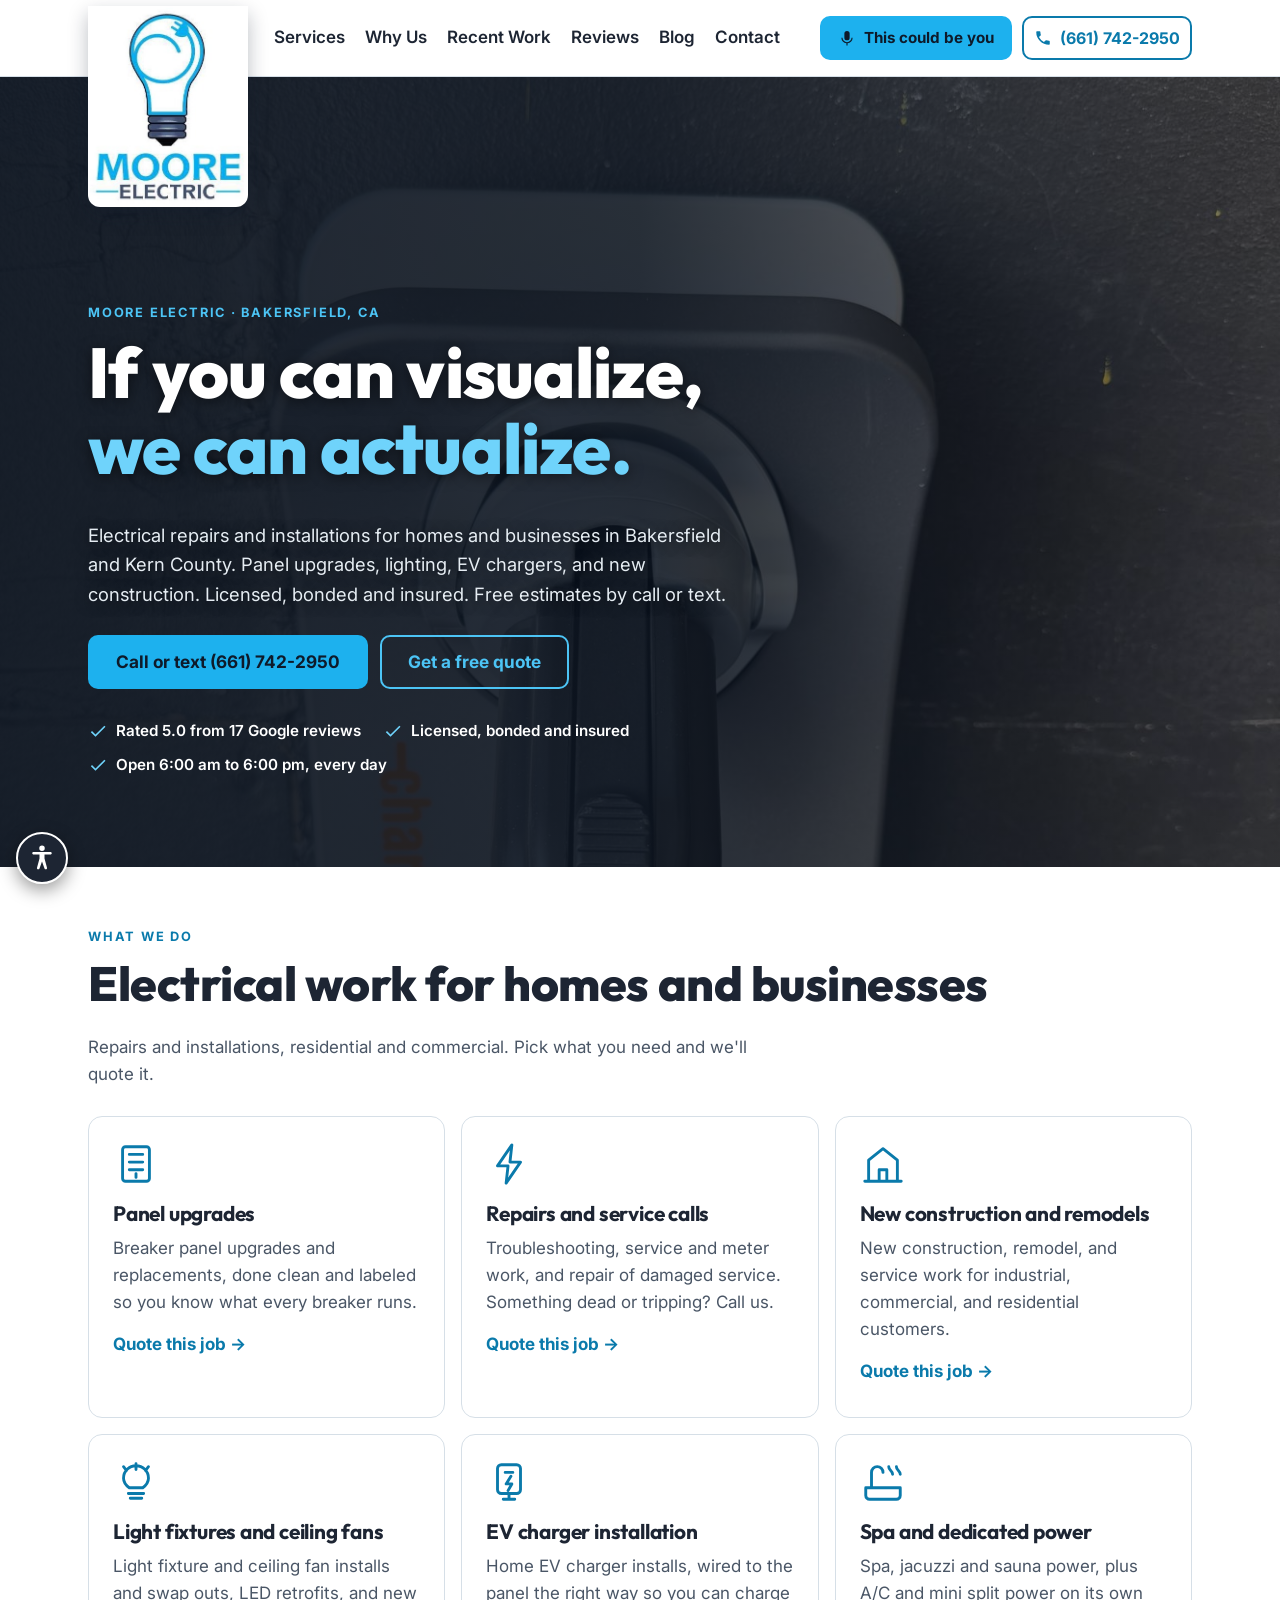
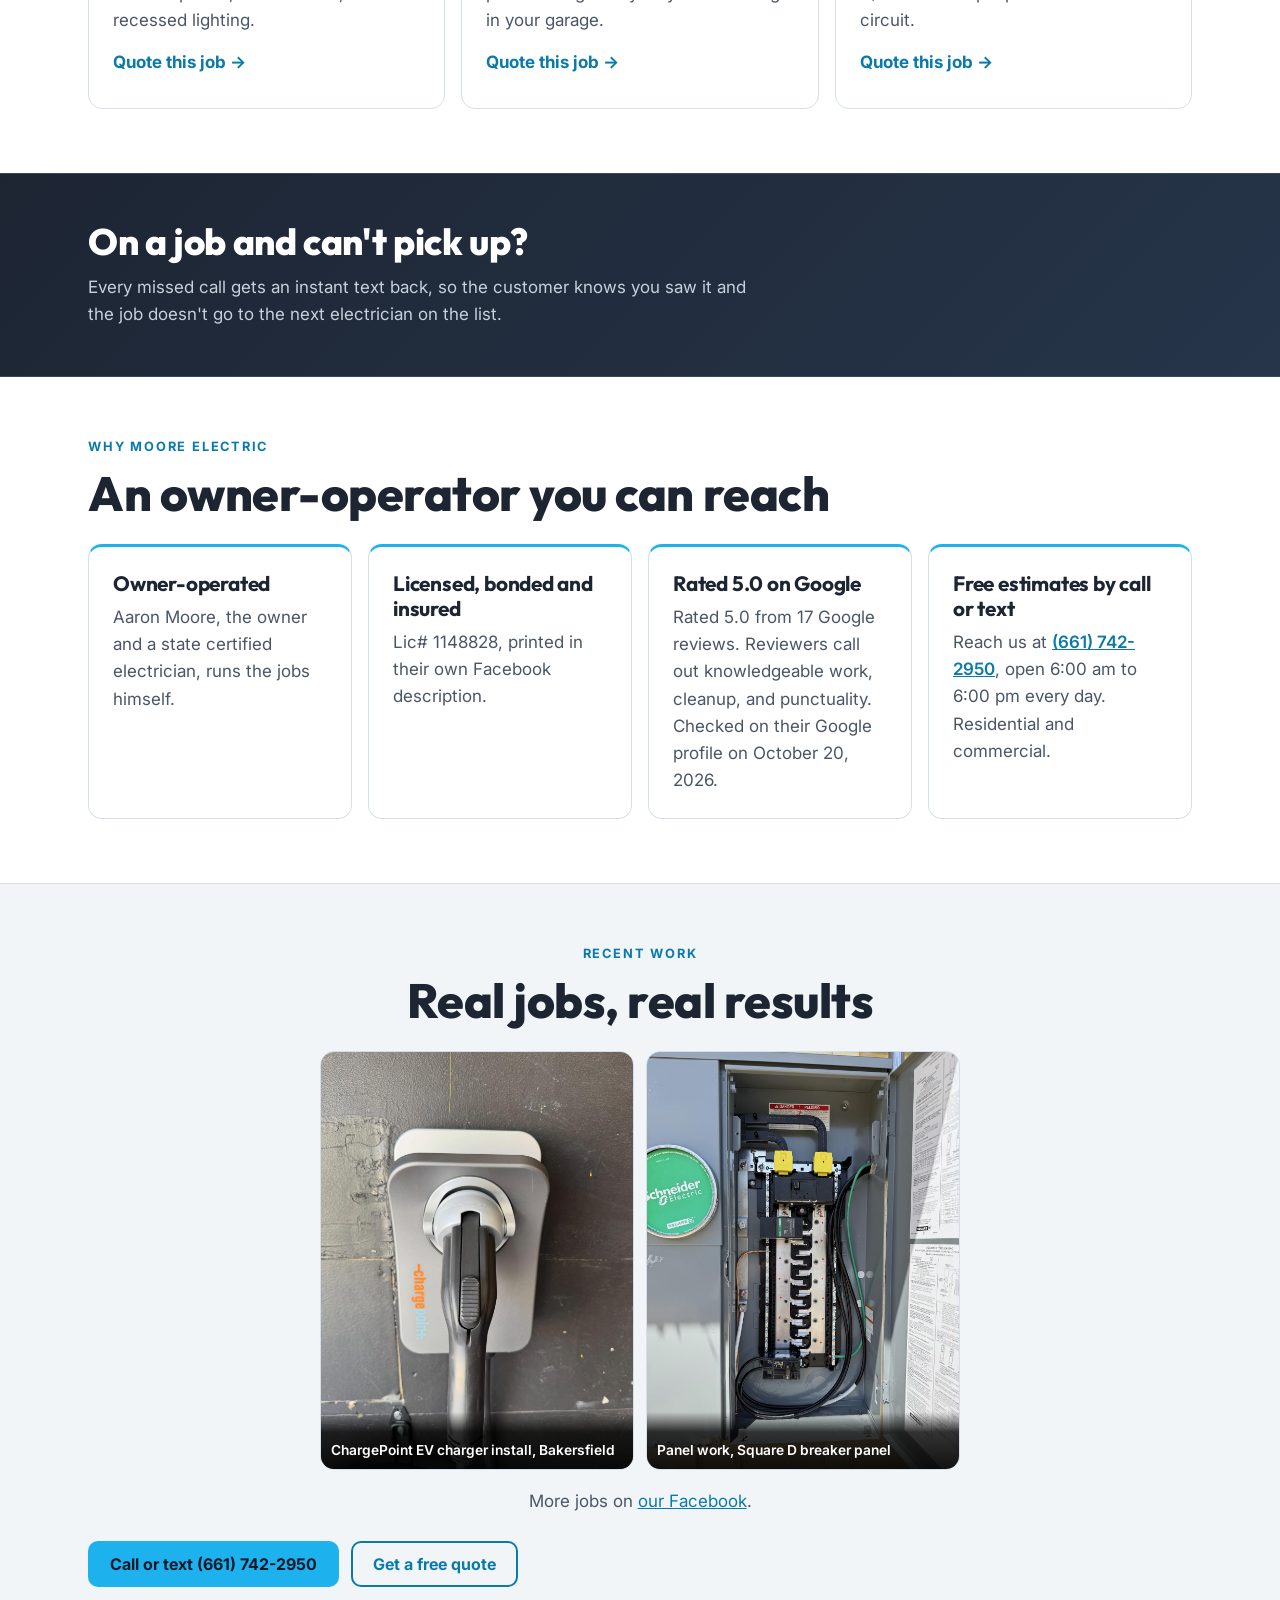
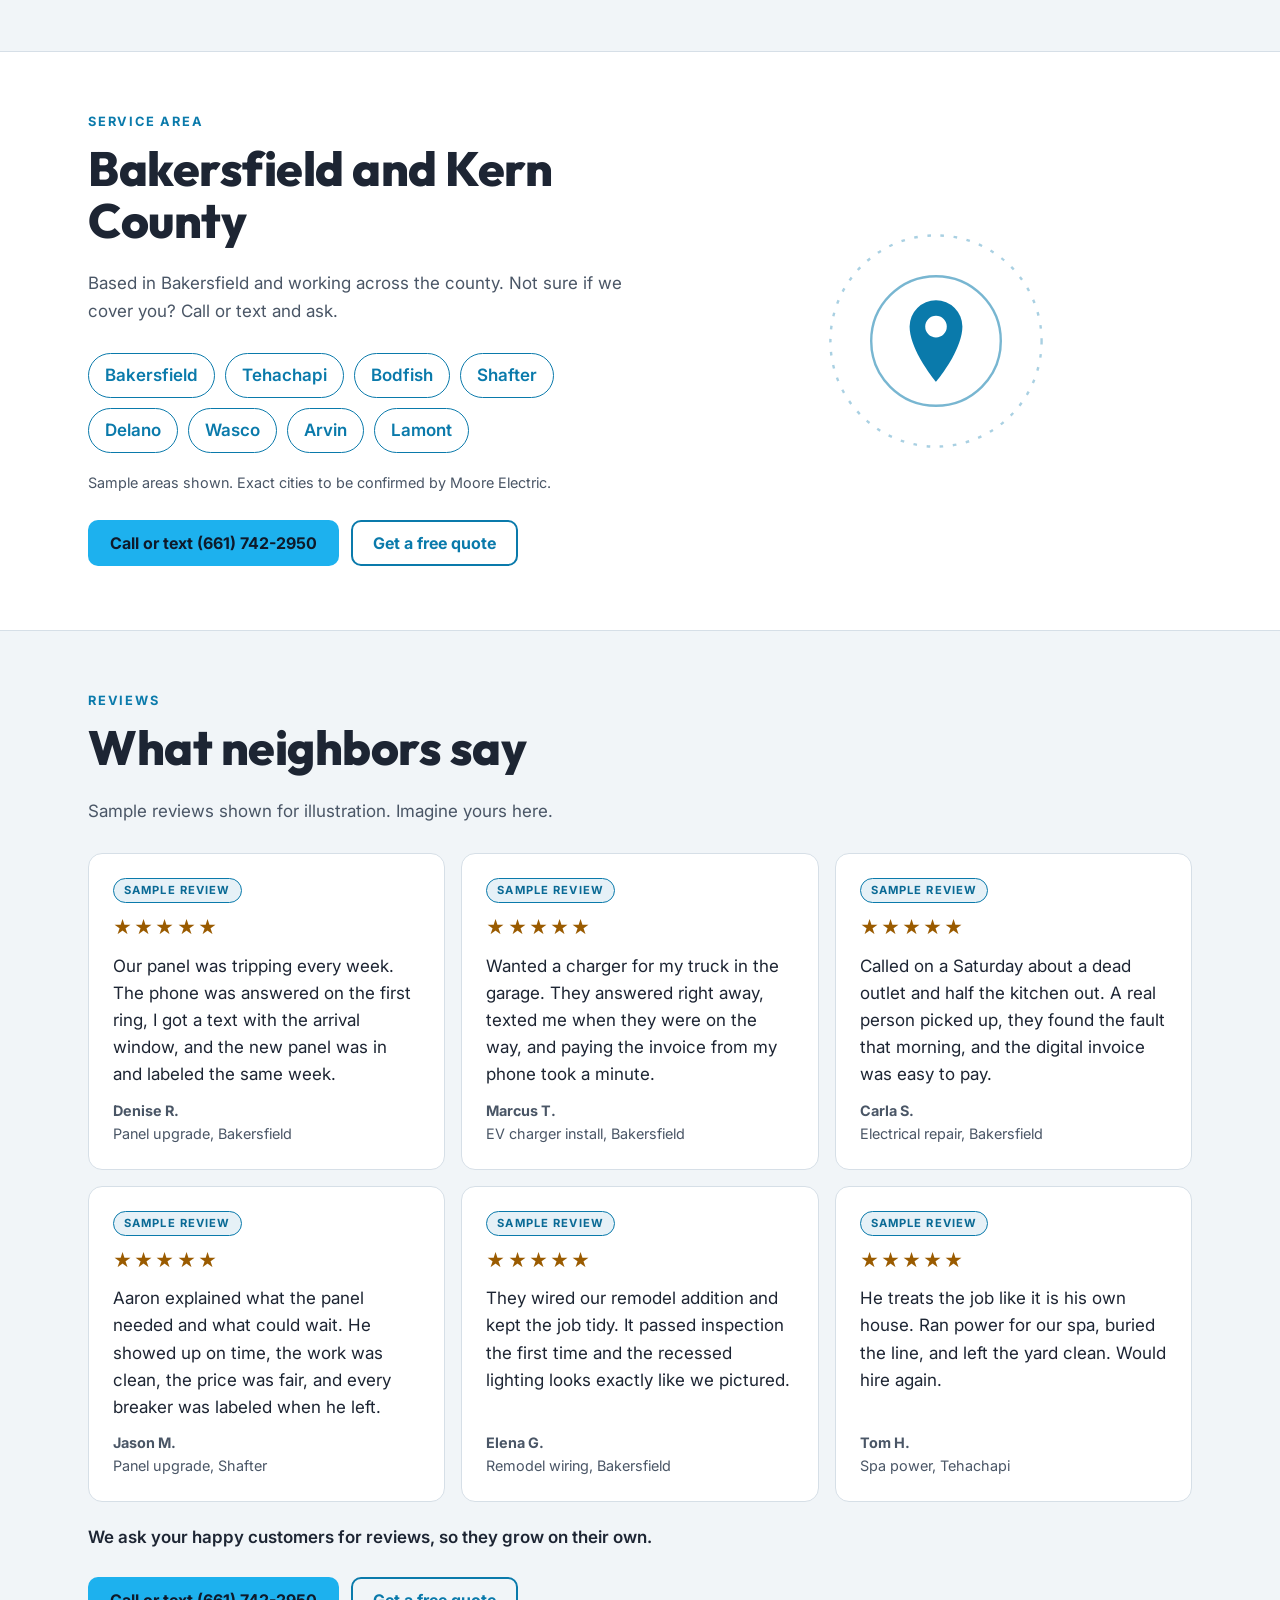
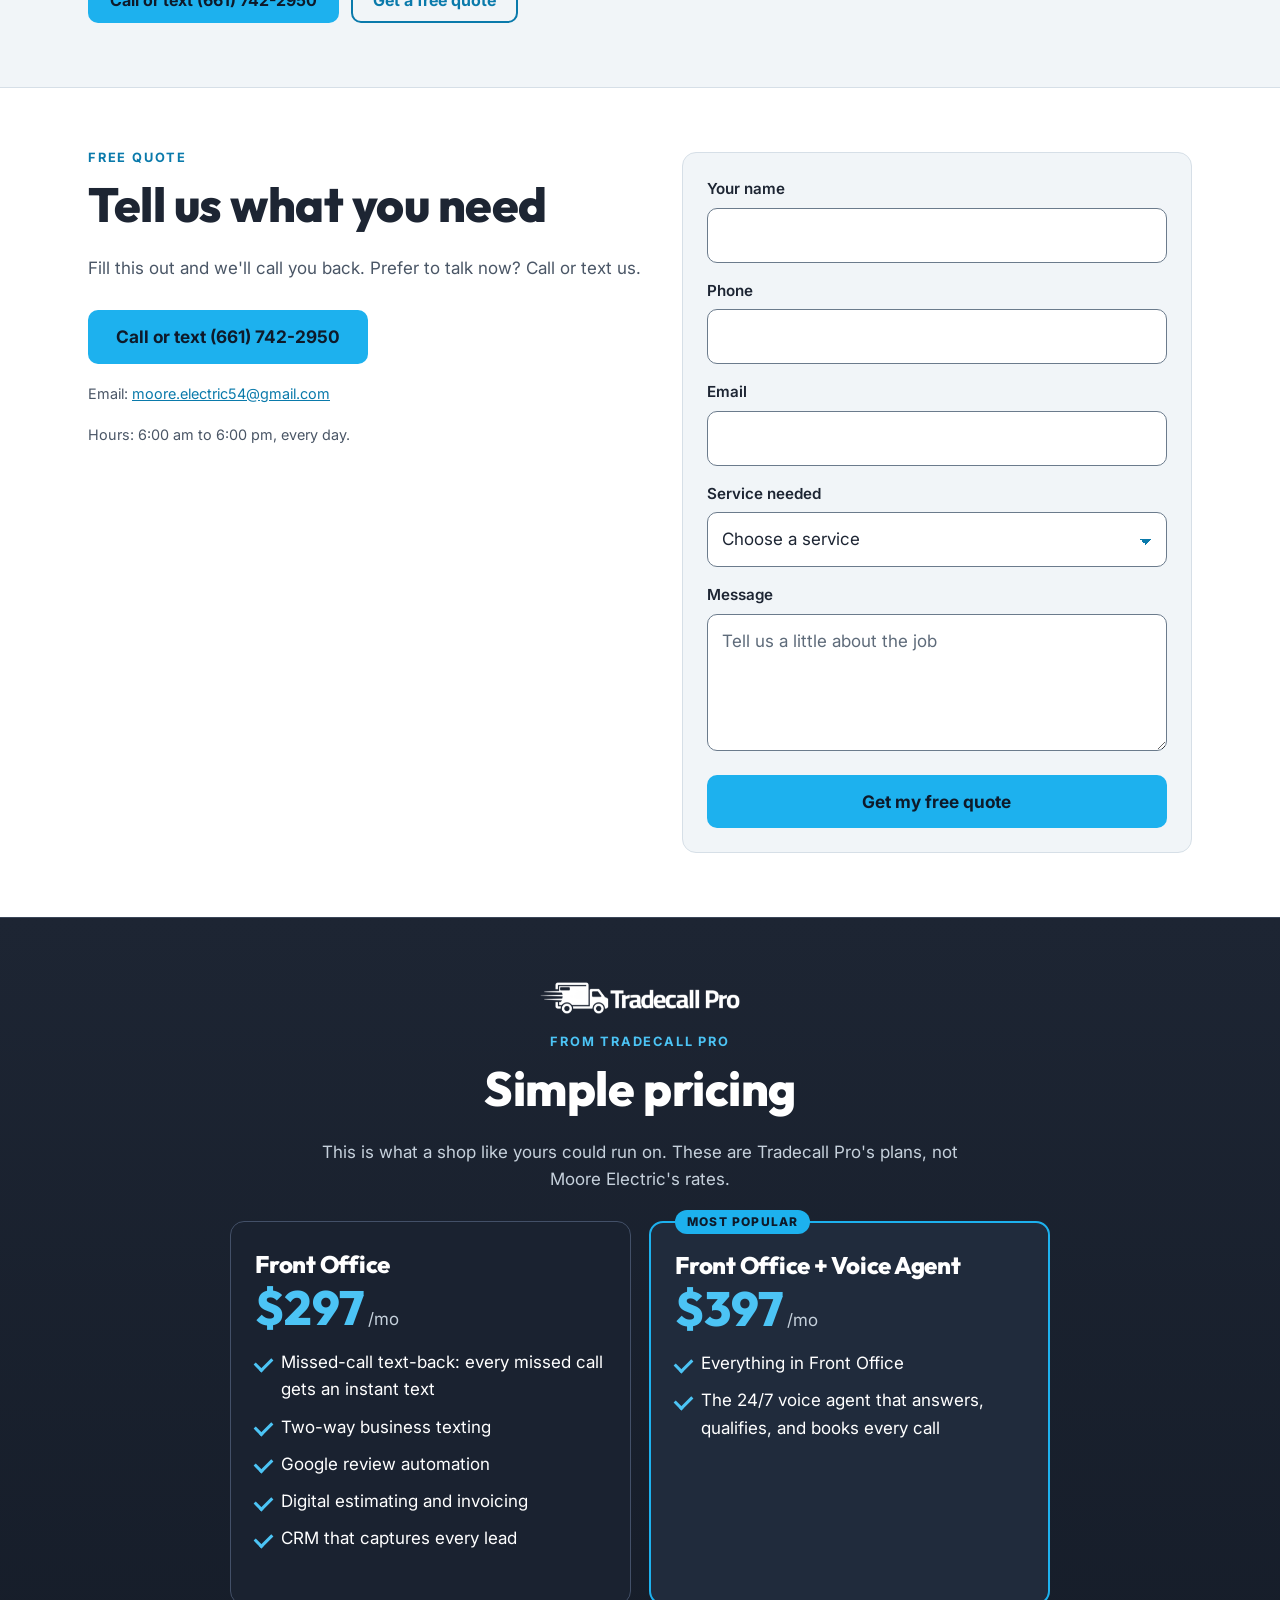
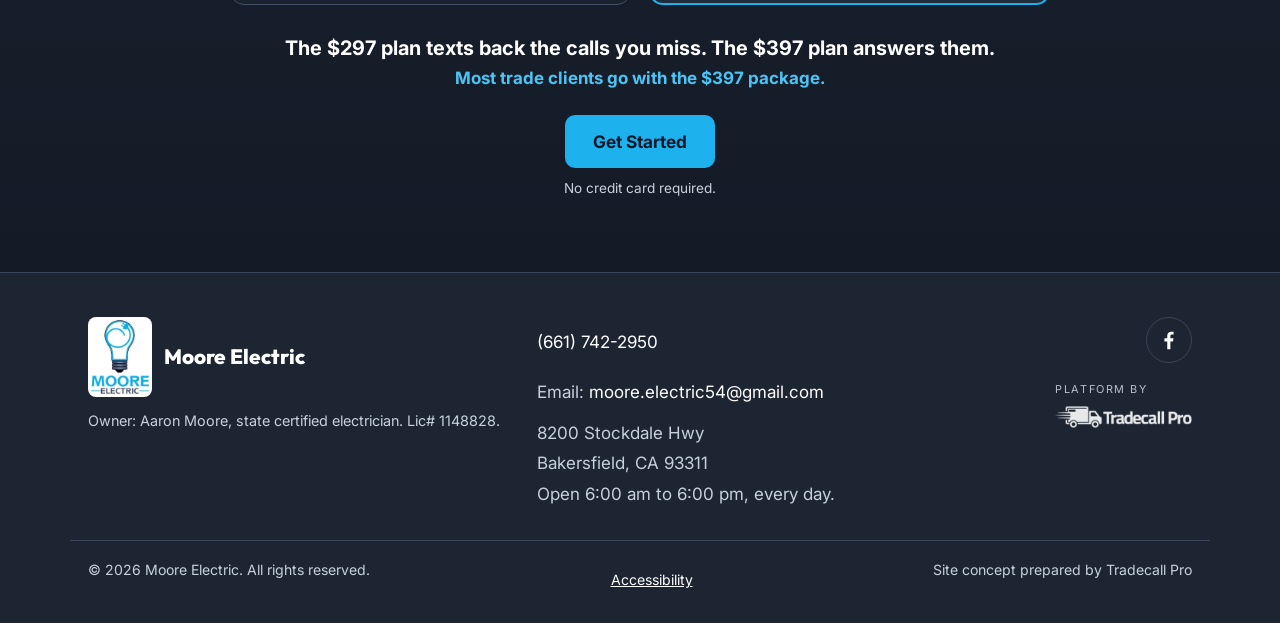
==== MooreElectric/index.html @ 02ed9f4b "Add Moore Electric mock-up (Bakersfield) Co-Authored-By: Claude Sonnet 5.5 <noreply@anthropic.com>" ====
<!doctype html>
<html lang="en">
<head>
<meta charset="utf-8">
<meta name="viewport" content="width=device-width, initial-scale=1">
<title>Moore Electric | Electrician in Bakersfield and Kern County</title>
<meta name="description" content="Electrical repairs and installations for homes and businesses in Bakersfield and Kern County. Panel upgrades, lighting, EV chargers, and new construction. Licensed, bonded and insured. Free estimates by call or text.">
<meta property="og:type" content="website">
<meta property="og:title" content="Moore Electric | Electrician in Bakersfield and Kern County">
<meta property="og:description" content="Electrical repairs and installations for homes and businesses in Bakersfield and Kern County. Panel upgrades, lighting, EV chargers, and new construction. Licensed, bonded and insured. Free estimates by call or text.">
<meta property="og:image" content="https://tradecallpro.github.io/mockup-electrician/MooreElectric/assets/gallery/photo-02-panel-square-d.jpg">
<meta name="theme-color" content="#ffffff">
<link rel="icon" type="image/png" href="assets/favicon.png">
<link rel="preconnect" href="https://fonts.googleapis.com">
<link rel="preconnect" href="https://fonts.gstatic.com" crossorigin>
<link rel="stylesheet" href="https://fonts.googleapis.com/css2?family=Outfit:wght@600;700;800&family=Inter:wght@400;500;600;700&display=swap">
<link rel="stylesheet" href="styles.css?v=3">
</head>
<body>
<a class="skip" href="#main">Skip to main content</a>

<header class="site-header" id="top">
  <div class="wrap header-row">
    <a class="brand" href="#top" aria-label="Moore Electric, back to top">
      <img src="assets/logo.jpg" width="331" height="416" alt="Moore Electric logo">
    </a>
    <nav class="nav" id="nav" aria-label="Main">
      <a href="#services">Services</a>
      <a href="#why">Why Us</a>
      <a href="#work">Recent Work</a>
      <a href="#reviews">Reviews</a>
      <a href="#blog" id="blogLink" aria-haspopup="dialog">Blog</a>
      <a href="#quote">Contact</a>
    </nav>
    <div class="header-ctas">
      <button class="btn btn-call btn-demo" id="demoOpen" type="button" aria-haspopup="dialog"><svg viewBox="0 0 24 24" width="18" height="18" aria-hidden="true"><path fill="currentColor" d="M12 15a3.5 3.5 0 0 0 3.5-3.5V6a3.5 3.5 0 0 0-7 0v5.5A3.5 3.5 0 0 0 12 15zm6-3.5a6 6 0 0 1-12 0H4.5a7.5 7.5 0 0 0 6.75 7.46V22h1.5v-3.04A7.5 7.5 0 0 0 19.5 11.5z"/></svg><span>This could be you</span></button>
      <a class="btn btn-ghost header-call" href="tel:+16617422950" aria-label="Call (661) 742-2950"><svg viewBox="0 0 24 24" width="18" height="18" aria-hidden="true"><path fill="currentColor" d="M6.6 10.8a15.1 15.1 0 0 0 6.6 6.6l2.2-2.2a1 1 0 0 1 1-.25 11.4 11.4 0 0 0 3.6.57 1 1 0 0 1 1 1V20a1 1 0 0 1-1 1A17 17 0 0 1 3 4a1 1 0 0 1 1-1h3.5a1 1 0 0 1 1 1c0 1.25.2 2.45.57 3.57a1 1 0 0 1-.25 1z"/></svg><span class="call-num">(661) 742-2950</span></a>
    </div>
    <button class="menu-btn" id="menuBtn" aria-expanded="false" aria-controls="nav" aria-label="Open menu"><span></span><span></span><span></span></button>
  </div>
</header>

<main id="main">

<section class="hero dark" aria-labelledby="hero-h">
  <div class="wrap">
    <div class="hero-copy">
      <p class="eyebrow">Moore Electric &middot; Bakersfield, CA</p>
      <h1 id="hero-h">If you can visualize, <span class="hl">we can actualize.</span></h1>
      <p class="lead">Electrical repairs and installations for homes and businesses in Bakersfield and Kern County. Panel upgrades, lighting, EV chargers, and new construction. Licensed, bonded and insured. Free estimates by call or text.</p>
      <div class="cta-row">
        <a class="btn btn-call btn-lg" href="tel:+16617422950">Call or text (661) 742-2950</a>
        <a class="btn btn-ghost btn-lg" href="#quote">Get a free quote</a>
      </div>
      <ul class="trust" aria-label="Why call us">
        <li><svg viewBox="0 0 24 24" width="20" height="20" aria-hidden="true"><path fill="currentColor" d="M9 16.2 4.8 12l-1.4 1.4L9 19 21 7l-1.4-1.4z"/></svg>Rated 5.0 from 17 Google reviews</li>
        <li><svg viewBox="0 0 24 24" width="20" height="20" aria-hidden="true"><path fill="currentColor" d="M9 16.2 4.8 12l-1.4 1.4L9 19 21 7l-1.4-1.4z"/></svg>Licensed, bonded and insured</li>
        <li><svg viewBox="0 0 24 24" width="20" height="20" aria-hidden="true"><path fill="currentColor" d="M9 16.2 4.8 12l-1.4 1.4L9 19 21 7l-1.4-1.4z"/></svg>Open 6:00 am to 6:00 pm, every day</li>
      </ul>
    </div>
  </div>
</section>

<section class="section" id="services" aria-labelledby="services-h">
  <div class="wrap">
    <p class="eyebrow">What we do</p>
    <h2 id="services-h">Electrical work for homes and businesses</h2>
    <p class="section-lead">Repairs and installations, residential and commercial. Pick what you need and we'll quote it.</p>
    <ul class="grid services">
      <li class="card">
        <svg class="ico" viewBox="0 0 48 48" aria-hidden="true"><rect x="10" y="6" width="28" height="36" rx="3" fill="none" stroke="currentColor" stroke-width="3" stroke-linejoin="round" stroke-linecap="round"/><path d="M17 14h14M17 22h14M17 30h14M24 34v4" fill="none" stroke="currentColor" stroke-width="3" stroke-linejoin="round" stroke-linecap="round"/></svg>
        <h3>Panel upgrades</h3>
        <p>Breaker panel upgrades and replacements, done clean and labeled so you know what every breaker runs.</p>
        <a class="card-link" href="#quote" data-service="Panel upgrades">Quote this job</a>
      </li>
      <li class="card">
        <svg class="ico" viewBox="0 0 48 48" aria-hidden="true"><path d="M27 4 12 26h11l-2 18 15-22H25z" fill="none" stroke="currentColor" stroke-width="3" stroke-linejoin="round" stroke-linecap="round"/></svg>
        <h3>Repairs and service calls</h3>
        <p>Troubleshooting, service and meter work, and repair of damaged service. Something dead or tripping? Call us.</p>
        <a class="card-link" href="#quote" data-service="Repairs and service calls">Quote this job</a>
      </li>
      <li class="card">
        <svg class="ico" viewBox="0 0 48 48" aria-hidden="true"><path d="M5 42h38M9 42V20l15-12 15 12v22M20 42V30h8v12" fill="none" stroke="currentColor" stroke-width="3" stroke-linejoin="round" stroke-linecap="round"/></svg>
        <h3>New construction and remodels</h3>
        <p>New construction, remodel, and service work for industrial, commercial, and residential customers.</p>
        <a class="card-link" href="#quote" data-service="New construction and remodels">Quote this job</a>
      </li>
      <li class="card">
        <svg class="ico" viewBox="0 0 48 48" aria-hidden="true"><path d="M24 5v6M14 12l-3-4M34 12l3-4M16 36h16M18 41h12M17 30c-4-3-6-6-6-10a13 13 0 0 1 26 0c0 4-2 7-6 10z" fill="none" stroke="currentColor" stroke-width="3" stroke-linejoin="round" stroke-linecap="round"/></svg>
        <h3>Light fixtures and ceiling fans</h3>
        <p>Light fixture and ceiling fan installs and swap outs, LED retrofits, and new recessed lighting.</p>
        <a class="card-link" href="#quote" data-service="Light fixtures and ceiling fans">Quote this job</a>
      </li>
      <li class="card">
        <svg class="ico" viewBox="0 0 48 48" aria-hidden="true"><rect x="12" y="6" width="24" height="30" rx="4" fill="none" stroke="currentColor" stroke-width="3" stroke-linejoin="round" stroke-linecap="round"/><path d="M20 14h8M24 36v6M18 42h12M26 18l-5 8h6l-4 7" fill="none" stroke="currentColor" stroke-width="3" stroke-linejoin="round" stroke-linecap="round"/></svg>
        <h3>EV charger installation</h3>
        <p>Home EV charger installs, wired to the panel the right way so you can charge in your garage.</p>
        <a class="card-link" href="#quote" data-service="EV charger installation">Quote this job</a>
      </li>
      <li class="card">
        <svg class="ico" viewBox="0 0 48 48" aria-hidden="true"><path d="M6 30h36v8a4 4 0 0 1-4 4H10a4 4 0 0 1-4-4zM12 30V14a6 6 0 0 1 12 0M30 8c0 4 4 4 4 8M38 8c0 4 4 4 4 8" fill="none" stroke="currentColor" stroke-width="3" stroke-linejoin="round" stroke-linecap="round"/></svg>
        <h3>Spa and dedicated power</h3>
        <p>Spa, jacuzzi and sauna power, plus A/C and mini split power on its own circuit.</p>
        <a class="card-link" href="#quote" data-service="Spa and dedicated power">Quote this job</a>
      </li>
    </ul>
  </div>
</section>

<section class="band dark" aria-labelledby="mc-h">
  <div class="wrap band-grid">
    <h2 id="mc-h">On a job and can't pick up?</h2>
    <p>Every missed call gets an instant text back, so the customer knows you saw it and the job doesn't go to the next electrician on the list.</p>
  </div>
</section>

<section class="section" id="why" aria-labelledby="why-h">
  <div class="wrap">
    <p class="eyebrow">Why Moore Electric</p>
    <h2 id="why-h">An owner-operator you can reach</h2>
    <ul class="grid why">
      <li class="card"><h3>Owner-operated</h3><p>Aaron Moore, the owner and a state certified electrician, runs the jobs himself.</p></li>
      <li class="card"><h3>Licensed, bonded and insured</h3><p>Lic# 1148828, printed in their own Facebook description.</p></li>
      <li class="card"><h3>Rated 5.0 on Google</h3><p>Rated 5.0 from 17 Google reviews. Reviewers call out knowledgeable work, cleanup, and punctuality. Checked on their Google profile on October 20, 2026.</p></li>
      <li class="card"><h3>Free estimates by call or text</h3><p>Reach us at <a href="tel:+16617422950">(661) 742-2950</a>, open 6:00 am to 6:00 pm every day. Residential and commercial.</p></li>
    </ul>
  </div>
</section>

<section class="section alt" id="work" aria-labelledby="work-h">
  <div class="wrap">
    <p class="eyebrow" style="text-align:center">Recent work</p>
    <h2 id="work-h" style="text-align:center">Real jobs, real results</h2>
    <ul class="gallery">
      <li><a class="shot" href="https://www.facebook.com/Moore-Electric-1885187098373442/" target="_blank" rel="noopener">
        <img src="assets/gallery/photo-01-ev-charger.jpg" alt="ChargePoint wall-mounted EV charger with the plug in, installed in a Bakersfield garage" loading="lazy" decoding="async">
        <span class="cap">ChargePoint EV charger install, Bakersfield</span><span class="sr-only"> (opens Facebook in a new tab)</span>
      </a></li>
      <li><a class="shot" href="https://www.facebook.com/Moore-Electric-1885187098373442/" target="_blank" rel="noopener">
        <img src="assets/gallery/photo-02-panel-square-d.jpg" alt="Open Schneider Electric Square D breaker panel with the wiring neatly run" loading="lazy" decoding="async">
        <span class="cap">Panel work, Square D breaker panel</span><span class="sr-only"> (opens Facebook in a new tab)</span>
      </a></li>
    </ul>
    <p class="gallery-foot">More jobs on <a href="https://www.facebook.com/Moore-Electric-1885187098373442/" target="_blank" rel="noopener">our Facebook<span class="sr-only"> (opens in a new tab)</span></a>.</p>
    <div class="cta-row">
      <a class="btn btn-call" href="tel:+16617422950">Call or text (661) 742-2950</a>
      <a class="btn btn-ghost" href="#quote">Get a free quote</a>
    </div>
  </div>
</section>

<section class="section" id="area" aria-labelledby="area-h">
  <div class="wrap area-grid">
    <div>
      <p class="eyebrow">Service area</p>
      <h2 id="area-h">Bakersfield and Kern County</h2>
      <p class="section-lead">Based in Bakersfield and working across the county. Not sure if we cover you? Call or text and ask.</p>
      <ul class="chips" aria-label="Sample service areas"><li>Bakersfield</li><li>Tehachapi</li><li>Bodfish</li><li>Shafter</li><li>Delano</li><li>Wasco</li><li>Arvin</li><li>Lamont</li></ul>
      <p class="note">Sample areas shown. Exact cities to be confirmed by Moore Electric.</p>
      <div class="cta-row">
      <a class="btn btn-call" href="tel:+16617422950">Call or text (661) 742-2950</a>
      <a class="btn btn-ghost" href="#quote">Get a free quote</a>
    </div>
    </div>
    <svg class="area-art" viewBox="0 0 200 200" aria-hidden="true"><circle cx="100" cy="100" r="88" fill="none" stroke="currentColor" stroke-opacity=".35" stroke-width="2" stroke-dasharray="3 8"/><circle cx="100" cy="100" r="54" fill="none" stroke="currentColor" stroke-opacity=".55" stroke-width="2"/><path d="M100 66a22 22 0 0 0-22 22c0 20 22 46 22 46s22-26 22-46a22 22 0 0 0-22-22zm0 31a9 9 0 1 1 0-18 9 9 0 0 1 0 18z" fill="currentColor"/></svg>
  </div>
</section>

<section class="section alt" id="reviews" aria-labelledby="rev-h">
  <div class="wrap">
    <p class="eyebrow">Reviews</p>
    <h2 id="rev-h">What neighbors say</h2>
    <p class="section-lead">Sample reviews shown for illustration. Imagine yours here.</p>
    <ul class="grid reviews">
      <li class="card review">
        <span class="badge">Sample review</span>
        <p class="stars" role="img" aria-label="5 out of 5 stars">&#9733;&#9733;&#9733;&#9733;&#9733;</p>
        <p class="rev-text">Our panel was tripping every week. The phone was answered on the first ring, I got a text with the arrival window, and the new panel was in and labeled the same week.</p>
        <p class="rev-by"><strong>Denise R.</strong><span>Panel upgrade, Bakersfield</span></p>
      </li>
      <li class="card review">
        <span class="badge">Sample review</span>
        <p class="stars" role="img" aria-label="5 out of 5 stars">&#9733;&#9733;&#9733;&#9733;&#9733;</p>
        <p class="rev-text">Wanted a charger for my truck in the garage. They answered right away, texted me when they were on the way, and paying the invoice from my phone took a minute.</p>
        <p class="rev-by"><strong>Marcus T.</strong><span>EV charger install, Bakersfield</span></p>
      </li>
      <li class="card review">
        <span class="badge">Sample review</span>
        <p class="stars" role="img" aria-label="5 out of 5 stars">&#9733;&#9733;&#9733;&#9733;&#9733;</p>
        <p class="rev-text">Called on a Saturday about a dead outlet and half the kitchen out. A real person picked up, they found the fault that morning, and the digital invoice was easy to pay.</p>
        <p class="rev-by"><strong>Carla S.</strong><span>Electrical repair, Bakersfield</span></p>
      </li>
      <li class="card review">
        <span class="badge">Sample review</span>
        <p class="stars" role="img" aria-label="5 out of 5 stars">&#9733;&#9733;&#9733;&#9733;&#9733;</p>
        <p class="rev-text">Aaron explained what the panel needed and what could wait. He showed up on time, the work was clean, the price was fair, and every breaker was labeled when he left.</p>
        <p class="rev-by"><strong>Jason M.</strong><span>Panel upgrade, Shafter</span></p>
      </li>
      <li class="card review">
        <span class="badge">Sample review</span>
        <p class="stars" role="img" aria-label="5 out of 5 stars">&#9733;&#9733;&#9733;&#9733;&#9733;</p>
        <p class="rev-text">They wired our remodel addition and kept the job tidy. It passed inspection the first time and the recessed lighting looks exactly like we pictured.</p>
        <p class="rev-by"><strong>Elena G.</strong><span>Remodel wiring, Bakersfield</span></p>
      </li>
      <li class="card review">
        <span class="badge">Sample review</span>
        <p class="stars" role="img" aria-label="5 out of 5 stars">&#9733;&#9733;&#9733;&#9733;&#9733;</p>
        <p class="rev-text">He treats the job like it is his own house. Ran power for our spa, buried the line, and left the yard clean. Would hire again.</p>
        <p class="rev-by"><strong>Tom H.</strong><span>Spa power, Tehachapi</span></p>
      </li>
    </ul>
    <p class="engine">We ask your happy customers for reviews, so they grow on their own.</p>
    <div class="cta-row">
      <a class="btn btn-call" href="tel:+16617422950">Call or text (661) 742-2950</a>
      <a class="btn btn-ghost" href="#quote">Get a free quote</a>
    </div>
  </div>
</section>

<section class="section quote" id="quote" aria-labelledby="quote-h">
  <div class="wrap quote-grid">
    <div>
      <p class="eyebrow">Free quote</p>
      <h2 id="quote-h">Tell us what you need</h2>
      <p class="section-lead">Fill this out and we'll call you back. Prefer to talk now? Call or text us.</p>
      <a class="btn btn-call btn-lg" href="tel:+16617422950">Call or text (661) 742-2950</a>
      <p class="note">Email: <a href="mailto:moore.electric54@gmail.com">moore.electric54@gmail.com</a></p>
      <p class="note">Hours: 6:00 am to 6:00 pm, every day.</p>
    </div>
    <div class="form-wrap">
      <!-- LEAD-CAPTURE HOOKUP (Tradecall Pro): data-endpoint is a placeholder in this mock-up, so nothing is sent. -->
      <form id="quoteForm" data-endpoint="https://example.invalid/TRADECALL-PRO-LEAD-CAPTURE-ENDPOINT" novalidate>
        <div class="field"><label for="name">Your name</label><input id="name" name="name" type="text" autocomplete="name" required></div>
        <div class="field"><label for="phone">Phone</label><input id="phone" name="phone" type="tel" autocomplete="tel" inputmode="tel" required></div>
        <div class="field"><label for="email">Email</label><input id="email" name="email" type="email" autocomplete="email" required></div>
        <div class="field"><label for="service">Service needed</label>
          <select id="service" name="service" required>
            <option value="" selected disabled>Choose a service</option>
            <option>Panel upgrades</option>
            <option>Repairs and service calls</option>
            <option>New construction and remodels</option>
            <option>Light fixtures and ceiling fans</option>
            <option>EV charger installation</option>
            <option>Spa and dedicated power</option>
          </select>
        </div>
        <div class="field"><label for="message">Message</label><textarea id="message" name="message" rows="4" placeholder="Tell us a little about the job"></textarea></div>
        <p class="form-error" id="formError" role="alert" hidden></p>
        <button class="btn btn-call btn-lg btn-block" type="submit">Get my free quote</button>
      </form>
      <div class="success" id="success" role="status" tabindex="-1" hidden>
        <svg viewBox="0 0 48 48" width="56" height="56" aria-hidden="true"><circle cx="24" cy="24" r="22" fill="none" stroke="currentColor" stroke-width="3"/><path d="M14 25l7 7 13-15" fill="none" stroke="currentColor" stroke-width="4" stroke-linecap="round" stroke-linejoin="round"/></svg>
        <h3>Thanks, we'll call you back shortly.</h3>
        <p>Need it sooner? Call or text <a href="tel:+16617422950">(661) 742-2950</a>.</p>
      </div>
    </div>
  </div>
</section>

<section class="pricing dark" id="pricing" aria-labelledby="price-h">
  <div class="wrap">
    <img class="price-logo" src="assets/tradecallpro-logo-reversed.png" alt="Tradecall Pro logo" width="360" height="58" loading="lazy">
    <p class="eyebrow">From Tradecall Pro</p>
    <h2 id="price-h">Simple pricing</h2>
    <p class="section-lead">This is what a shop like yours could run on. These are Tradecall Pro's plans, not Moore Electric's rates.</p>
    <div class="plans">
      <article class="plan">
        <h3>Front Office</h3>
        <p class="plan-price"><b>$297</b><span>/mo</span></p>
        <ul class="ticks">
          <li>Missed-call text-back: every missed call gets an instant text</li>
          <li>Two-way business texting</li>
          <li>Google review automation</li>
          <li>Digital estimating and invoicing</li>
          <li>CRM that captures every lead</li>
        </ul>
      </article>
      <article class="plan plan-pop">
        <span class="pop-badge">Most popular</span>
        <h3>Front Office + Voice Agent</h3>
        <p class="plan-price"><b>$397</b><span>/mo</span></p>
        <ul class="ticks">
          <li>Everything in Front Office</li>
          <li>The 24/7 voice agent that answers, qualifies, and books every call</li>
        </ul>
      </article>
    </div>
    <p class="plan-diff">The $297 plan texts back the calls you miss. The $397 plan answers them.</p>
    <p class="plan-upsell">Most trade clients go with the $397 package.</p>
    <a class="btn btn-call btn-lg plan-cta" href="https://tradecallpro.co/#trial" target="_blank" rel="noopener">Get Started<span class="sr-only"> (opens the Tradecall Pro free trial in a new tab)</span></a>
    <p class="plan-fine">No credit card required.</p>
  </div>
</section>

</main>

<footer class="site-footer dark">
  <div class="wrap footer-grid">
    <div>
      <a class="foot-brand" href="#top" aria-label="Moore Electric, back to top"><img src="assets/logo.jpg" width="64" height="80" alt="Moore Electric logo"><b>Moore Electric</b></a>
      <p class="foot-small">Owner: Aaron Moore, state certified electrician. Lic# 1148828.</p>
    </div>
    <address>
      <a href="tel:+16617422950">(661) 742-2950</a><br>
      Email: <a href="mailto:moore.electric54@gmail.com">moore.electric54@gmail.com</a><br>
      8200 Stockdale Hwy<br>Bakersfield, CA 93311<br>
      Open 6:00 am to 6:00 pm, every day.
    </address>
    <div class="foot-right">
      <div class="social">
        <a href="https://www.facebook.com/Moore-Electric-1885187098373442/" target="_blank" rel="noopener" aria-label="Moore Electric on Facebook (opens in a new tab)"><svg viewBox="0 0 24 24" width="22" height="22" aria-hidden="true"><path fill="currentColor" d="M13.5 22v-8.5h2.9l.5-3.5h-3.4V7.8c0-1 .3-1.7 1.7-1.7H17V3a23 23 0 0 0-2.5-.1c-2.6 0-4.4 1.6-4.4 4.5V10H7v3.5h3.1V22z"/></svg></a>
      </div>
      <a class="platform-tag" href="https://tradecallpro.co" target="_blank" rel="noopener" aria-label="Platform by Tradecall Pro (opens in a new tab)">
        <span>Platform by</span>
        <img src="assets/tradecallpro-logo-reversed.png" alt="Tradecall Pro" width="360" height="58" loading="lazy">
      </a>
    </div>
  </div>
  <div class="wrap legal">
    <p>&copy; 2026 Moore Electric. All rights reserved.</p>
    <p><a href="accessibility.html">Accessibility</a></p>
    <p>Site concept prepared by Tradecall Pro</p>
  </div>
</footer>

<a class="a11y-fab" href="accessibility.html" aria-label="Accessibility statement"><svg viewBox="0 0 24 24" aria-hidden="true" focusable="false"><path d="M12 2a2.2 2.2 0 1 1 0 4.4A2.2 2.2 0 0 1 12 2zM4.2 8.1c0-.6.5-1 1-1h13.6c.6 0 1 .5 1 1s-.4 1-1 1H14v3.3l2 7.3c.2.6-.2 1.2-.8 1.3-.5.1-1-.2-1.2-.7L12 14.8l-2 5.5c-.2.5-.7.8-1.2.7-.6-.1-1-.7-.8-1.3l2-7.3V9.1H5.2c-.5 0-1-.5-1-1z"/></svg></a>

<dialog class="demo-modal blog-modal" id="blogModal" aria-labelledby="blogModalTitle">
  <button class="modal-x" id="blogClose" type="button" aria-label="Close dialog"><svg viewBox="0 0 24 24" width="22" height="22" aria-hidden="true"><path d="M5 5l14 14M19 5 5 19" stroke="currentColor" stroke-width="2.5" stroke-linecap="round"/></svg></button>
  <p class="eyebrow">Blog</p>
  <h2 id="blogModalTitle" class="sr-only">Blog</h2>
  <article class="post">
    <span class="badge">Sample post</span>
    <h3 class="post-title">When Does a Bakersfield Home Need a Panel Upgrade?</h3>
    <p class="post-meta">Sample post for illustration. Not written by Moore Electric.</p>
    <p>Most Bakersfield homeowners never think about the electrical panel until something goes wrong. The breakers start tripping, the lights flicker when the A/C kicks on, or the electrician says the words "your panel is full." Here is how to tell if your home is due for an upgrade.</p>
    <h4>1. Breakers that keep tripping</h4>
    <p>A breaker that trips once in a while is doing its job. One that trips every week, or a panel that feels warm or smells off, is telling you something. An electrician can check whether it is an overloaded circuit, a worn breaker, or a panel that has reached the end of its life.</p>
    <h4>2. An older panel</h4>
    <p>Many homes in Bakersfield and across Kern County still run panels from decades ago, built for a lot less power than a modern home uses. Newer panels handle today's loads and give you room to add circuits later.</p>
    <h4>3. Adding an EV charger or a spa</h4>
    <p>A home EV charger or a spa needs its own dedicated circuit, and sometimes the panel simply has no room or not enough capacity. If you are planning either one, a panel check should come first. The same goes for new A/C or mini split power.</p>
    <h4>4. What an upgrade involves</h4>
    <p>A good upgrade means a proper permit, the new panel set and wired, every breaker labeled, and the power back on the same day in most cases. Ask for a free estimate before you decide. Serving Bakersfield, Tehachapi, Shafter, Delano, and the rest of Kern County.</p>
  </article>
  <aside class="gets dark" aria-labelledby="getsTitle">
    <p class="eyebrow">What you get</p>
    <h3 id="getsTitle">Free Monthly Blog Posts</h3>
    <ul class="ticks">
      <li>Fresh content Google rewards: every post is another page that can rank for local searches.</li>
      <li>Answers the questions customers are already typing into Google.</li>
      <li>Written for your trade and your town, published to your site, zero effort from you.</li>
    </ul>
    <p class="gets-line">Every Tradecall Pro website includes at least one blog post per month.</p>
    <a class="btn btn-call btn-lg" href="https://tradecallpro.co/#trial" target="_blank" rel="noopener">Get Started<span class="sr-only"> (opens the Tradecall Pro free trial in a new tab)</span></a>
  </aside>
</dialog>

<dialog class="demo-modal" id="demoModal" aria-labelledby="demoTitle">
  <button class="modal-x" id="demoClose" type="button" aria-label="Close dialog"><svg viewBox="0 0 24 24" width="22" height="22" aria-hidden="true"><path d="M5 5l14 14M19 5 5 19" stroke="currentColor" stroke-width="2.5" stroke-linecap="round"/></svg></button>
  <p class="eyebrow">Voice AI demo</p>
  <h2 id="demoTitle">Hear it in action</h2>
  <p class="modal-copy">You're about to experience how a live AI agent answers your phones when you can't pick up. Tap the call button, allow your microphone, and play the homeowner for a minute.</p>
  <div class="demo-box">
    <button class="btn btn-call btn-lg btn-block" id="demoCall" type="button">
      <svg viewBox="0 0 24 24" width="20" height="20" aria-hidden="true"><path fill="currentColor" d="M6.6 10.8a15.1 15.1 0 0 0 6.6 6.6l2.2-2.2a1 1 0 0 1 1-.25 11.4 11.4 0 0 0 3.6.57 1 1 0 0 1 1 1V20a1 1 0 0 1-1 1A17 17 0 0 1 3 4a1 1 0 0 1 1-1h3.5a1 1 0 0 1 1 1c0 1.25.2 2.45.57 3.57a1 1 0 0 1-.25 1z"/></svg>
      <span class="lbl">Call now</span>
    </button>
    <p class="demo-timer" id="demoTimer" hidden>0:00</p>
    <p class="demo-fail" id="demoFail" hidden>We couldn't start the demo call.</p>
    <p class="demo-status" id="demoStatus" role="status" aria-live="polite"></p>
    <div id="demoTs"></div>
    <p class="demo-after" id="demoAfter" hidden>Want this answering your shop's phones? <a href="https://tradecallpro.co/" target="_blank" rel="noopener">Start your free trial with Tradecall Pro<span class="sr-only"> (opens in a new tab)</span></a>.</p>
  </div>
  <p class="modal-fine">Live demo by Tradecall Pro.</p>
</dialog>

<div class="mobile-bar" id="mobileBar" role="region" aria-label="Call or request a quote">
  <a class="btn btn-call" href="tel:+16617422950">Call now</a>
  <a class="btn btn-ghost" href="#quote">Free quote</a>
</div>

<script src="script.js?v=1"></script>
<script src="demo.js?v=1"></script>
</body>
</html>
---- MooreElectric/styles.css ----
:root{
  --bg:#ffffff; --alt:#f1f5f8; --card:#ffffff; --line:#d6dfe7;
  --t:#1d2533; --m:#4a5666; --a:#0a7aab;           /* text, muted, accent for text on light */
  --brand:#1db1ee; --brand-h:#4cc4f5; --on-brand:#0e1a2a; /* logo cyan for fills */
  --dk:#1d2533; --dk2:#252f40; --dk-line:#3a4659;
  --head:"Outfit","Avenir Next","Segoe UI",system-ui,sans-serif;
  --body:"Inter",system-ui,-apple-system,"Segoe UI",Roboto,Arial,sans-serif;
  --r:14px; --hdr:76px;
}
/* dark sections re-point the text tokens */
.dark{--t:#ffffff;--m:#c6d1dc;--a:#4cc4f5;--card:#252f40;--line:#3a4659;color:var(--t)}
*{box-sizing:border-box}
html{scroll-behavior:smooth;scroll-padding-top:calc(var(--hdr) + 12px)}
body{margin:0;background:var(--bg);color:var(--t);font:400 17px/1.6 var(--body);-webkit-font-smoothing:antialiased;padding-bottom:84px}
img,svg{display:block;max-width:100%}
a{color:var(--a)}
a:focus-visible,button:focus-visible,input:focus-visible,select:focus-visible,textarea:focus-visible{outline:3px solid #0a7aab;outline-offset:2px;box-shadow:0 0 0 5px #fff}
.dark a:focus-visible,.dark button:focus-visible,.pricing a:focus-visible,.modal-dark a:focus-visible{outline-color:#6fd3fb;box-shadow:0 0 0 5px var(--dk)}
.wrap{width:100%;max-width:1140px;margin:0 auto;padding:0 18px}
.skip{position:absolute;left:-999px;top:8px;background:var(--dk);color:#fff;padding:8px 14px;border-radius:8px;z-index:100;min-height:44px;display:inline-flex;align-items:center;font-weight:700}
.skip:focus{left:8px}
.sr-only{position:absolute;width:1px;height:1px;overflow:hidden;clip:rect(0 0 0 0);white-space:nowrap}
[hidden]{display:none!important}

h1,h2,h3{font-family:var(--head);letter-spacing:-.01em;line-height:1.08;margin:0 0 .5em}
h1{font-size:clamp(2.4rem,7.6vw,4.4rem);font-weight:800}
h2{font-size:clamp(1.9rem,5.5vw,3rem);font-weight:800}
h3{font-size:1.3rem;font-weight:700;line-height:1.2;margin-bottom:.4em}
.hl{color:var(--a)}
.eyebrow{font:700 .8rem/1 var(--body);letter-spacing:.14em;text-transform:uppercase;color:var(--a);margin:0 0 14px}
.lead{font-size:1.15rem;color:#e6edf3;max-width:36em}
.section-lead{color:var(--m);max-width:40em;margin:0 0 28px}
.note{color:var(--m);font-size:.9rem;margin-top:18px}
.ph{color:var(--a);border-bottom:1px dashed var(--a)}

.btn{display:inline-flex;align-items:center;justify-content:center;gap:8px;font:700 1rem/1 var(--body);text-decoration:none;border-radius:10px;padding:13px 20px;min-height:44px;border:2px solid transparent;cursor:pointer;transition:transform .12s,background .12s}
.btn:hover{transform:translateY(-1px)}
.btn-call{background:var(--brand);color:var(--on-brand)}
.btn-call:hover{background:var(--brand-h)}
.btn-ghost{border-color:#0a7aab;color:#0a7aab;background:transparent}
.btn-ghost:hover{background:rgba(10,122,171,.1)}
.dark .btn-ghost{border-color:#4cc4f5;color:#4cc4f5}
.dark .btn-ghost:hover{background:rgba(76,196,245,.14)}
.btn-lg{padding:16px 26px;font-size:1.08rem}
.btn-block{width:100%}
.cta-row{display:flex;flex-wrap:wrap;gap:12px;margin-top:26px}

/* header: white bar, the logo hangs below it at the top of the page and tucks in on scroll */
.site-header{position:sticky;top:0;z-index:50;background:rgba(255,255,255,.97);backdrop-filter:blur(8px);border-bottom:1px solid var(--line)}
.header-row{display:flex;align-items:center;gap:14px;height:var(--hdr);position:relative}
.brand{flex:none;display:flex;align-items:center;position:relative;width:110px;height:calc(var(--hdr) - 12px);color:var(--t);text-decoration:none}
.brand img{position:absolute;left:0;top:0;width:110px;height:auto;aspect-ratio:331/416;background:#fff;border-radius:0 0 12px 12px;box-shadow:0 8px 20px rgba(15,26,42,.28);transition:width .2s}
.site-header.scrolled .brand img{width:60px;box-shadow:none}
.nav{display:none}
.header-ctas{margin-left:auto;display:flex;align-items:center;gap:6px}
.header-call{min-width:44px;min-height:44px;padding:10px;display:inline-flex}
.call-num{display:none}
.btn-demo{padding:10px 10px;font-size:.84rem;white-space:nowrap}
.menu-btn{background:none;border:0;width:44px;min-width:44px;height:44px;display:flex;flex-direction:column;justify-content:center;gap:5px;align-items:center;cursor:pointer;flex:none}
.menu-btn span{display:block;width:24px;height:3px;background:var(--t);border-radius:2px;transition:transform .2s,opacity .2s}
.menu-btn[aria-expanded="true"] span:nth-child(1){transform:translateY(8px) rotate(45deg)}
.menu-btn[aria-expanded="true"] span:nth-child(2){opacity:0}
.menu-btn[aria-expanded="true"] span:nth-child(3){transform:translateY(-8px) rotate(-45deg)}
.nav.open{display:flex;flex-direction:column;position:absolute;top:var(--hdr);left:0;right:0;background:#fff;border-bottom:1px solid var(--line);box-shadow:0 14px 24px rgba(15,26,42,.15);padding:8px 18px 16px}
.nav a{color:var(--t);text-decoration:none;font-weight:600;display:inline-flex;align-items:center;min-height:44px}
.nav.open a{padding:10px 4px;border-bottom:1px solid var(--line)}

/* hero */
.hero{position:relative;isolation:isolate;padding:170px 0 70px;background:#141b27 url("assets/hero-ev-charger.jpg") 50% 22%/cover no-repeat}
.hero::before{content:"";position:absolute;inset:0;z-index:-1;background:linear-gradient(90deg,rgba(14,22,34,.95) 0%,rgba(14,22,34,.88) 50%,rgba(14,22,34,.5) 100%)}
.hero-copy{max-width:680px}
.hero h1,.hero .lead{text-shadow:0 2px 14px rgba(0,0,0,.5)}
.hero .hl{color:#6fd3fb}
.trust{list-style:none;padding:0;margin:30px 0 0;display:flex;flex-wrap:wrap;gap:10px 22px}
.trust li{display:flex;align-items:center;gap:8px;font-weight:600;font-size:.95rem}
.trust svg{color:#6fd3fb;flex:none}

/* sections */
.section{padding:64px 0}
.section.alt{background:var(--alt);border-block:1px solid var(--line)}
.grid{list-style:none;padding:0;margin:0;display:grid;gap:16px}
.card{background:var(--card);border:1px solid var(--line);border-radius:var(--r);padding:24px}
.card p{margin:0;color:var(--m)}
.ico{width:46px;height:46px;color:var(--a);margin-bottom:14px}
.card-link{display:inline-flex;align-items:center;min-height:44px;margin-top:6px;font-weight:700;text-decoration:none}
.card-link::after{content:" \2192";white-space:pre}
.card-link:hover{text-decoration:underline}
.services .card{display:flex;flex-direction:column;align-items:flex-start}
.why .card{border-top:3px solid var(--brand)}
.why .card p a{font-weight:600}

/* text-back band */
.band{background:linear-gradient(135deg,#1d2533,#26354a);border-block:1px solid var(--dk-line);padding:48px 0}
.band-grid{display:grid;gap:12px;align-items:center}
.band h2{font-size:clamp(1.6rem,4.5vw,2.3rem);margin:0}
.band p{margin:0;color:var(--m);max-width:40em}

/* gallery: grid adapts to the photo count */
.gallery{list-style:none;margin:0;padding:0;display:grid;grid-template-columns:repeat(2,minmax(0,1fr));gap:12px;max-width:560px;margin-inline:auto}
.shot{position:relative;display:block;border-radius:var(--r);overflow:hidden;aspect-ratio:3/4;background:var(--dk2);border:1px solid var(--line)}
.shot img{width:100%;height:100%;object-fit:cover}
.cap{position:absolute;left:0;right:0;bottom:0;padding:30px 10px 10px;background:linear-gradient(rgba(0,0,0,0),rgba(0,0,0,.78) 35%,rgba(0,0,0,.92));color:#fff;font-weight:600;font-size:.86rem;line-height:1.25}
.gallery-foot{margin:18px 0 0;color:var(--m);text-align:center}
@media (hover:hover) and (pointer:fine) and (prefers-reduced-motion:no-preference){
  .shot{transition:box-shadow .25s ease-out}
  .shot img{transition:transform .25s ease-out}
  .shot:hover,.shot:focus-visible{box-shadow:0 10px 26px rgba(15,26,42,.4)}
  .shot:hover img,.shot:focus-visible img{transform:scale(1.04)}
}

/* area */
.chips{list-style:none;padding:0;margin:0;display:flex;flex-wrap:wrap;gap:10px}
.chips li{border:1px solid #0a7aab;color:#0a7aab;border-radius:999px;padding:8px 16px;font-weight:600;background:#fff}
.area-grid{display:grid;gap:30px;align-items:center}
.area-art{color:#0a7aab;width:100%;max-width:240px;margin:0 auto}

/* reviews */
.review{display:flex;flex-direction:column;gap:10px}
.badge{align-self:flex-start;background:rgba(10,122,171,.1);border:1px solid #0a7aab;color:#0a6a95;font:700 .7rem/1 var(--body);letter-spacing:.1em;text-transform:uppercase;border-radius:999px;padding:6px 10px}
.stars{color:#9a5b00!important;font-size:1.15rem;letter-spacing:.12em;margin:0!important}
.rev-text{color:var(--t)!important}
.rev-by{display:flex;flex-direction:column;margin-top:auto!important;font-size:.9rem}
.rev-by span{color:var(--m)}
.engine{margin:22px 0 0;font-weight:600}

/* quote */
.quote{background:var(--bg)}
.quote-grid{display:grid;gap:32px}
.form-wrap{background:var(--alt);border:1px solid var(--line);border-radius:var(--r);padding:24px}
.field{margin-bottom:16px}
label{display:block;font-weight:600;margin-bottom:6px;font-size:.95rem}
input,select,textarea{width:100%;font:inherit;color:var(--t);background:#fff;border:1.5px solid #6b7b8c;border-radius:10px;padding:13px 14px;min-height:44px}
input::placeholder,textarea::placeholder{color:#5e6b7a}
select{appearance:none;background-image:linear-gradient(45deg,transparent 50%,#0a7aab 50%),linear-gradient(135deg,#0a7aab 50%,transparent 50%);background-position:calc(100% - 20px) 55%,calc(100% - 14px) 55%;background-size:6px 6px;background-repeat:no-repeat;padding-right:38px}
.form-error{color:#a3271a;font-weight:600;margin:0 0 14px}
.success{text-align:center;padding:20px 8px}
.success svg{color:#0a7aab;margin:0 auto 14px}
.success h3{font-size:1.9rem;font-weight:800}
.success p{color:var(--m)}

/* pricing */
.pricing{background:linear-gradient(180deg,#1d2533,#141b27);border-top:1px solid var(--dk-line);padding:64px 0 72px;text-align:center}
.pricing .section-lead{margin-inline:auto}
.price-logo{width:200px;height:auto;margin:0 auto 22px}
.plans{display:grid;gap:18px;max-width:820px;margin:8px auto 0;text-align:left;align-items:stretch}
.plan{position:relative;background:#1a2230;border:1px solid #435068;border-radius:var(--r);padding:28px 24px;display:flex;flex-direction:column}
.plan-pop{border:2px solid var(--brand);background:#202b3c}
.pop-badge{position:absolute;top:-13px;left:24px;background:var(--brand);color:var(--on-brand);font:800 .75rem/1 var(--body);letter-spacing:.1em;text-transform:uppercase;border-radius:999px;padding:6px 12px}
.plan h3{font-size:1.5rem;font-weight:800;margin:0 0 4px}
.plan-price{margin:0 0 16px}
.plan-price b{font:800 3rem/1 var(--head);color:#4cc4f5}
.plan-price span{color:var(--m);margin-left:4px}
.ticks{list-style:none;margin:0 0 24px;padding:0;display:grid;gap:10px;flex:1;align-content:start}
.ticks li{position:relative;padding-left:26px}
.ticks li::before{content:"";position:absolute;left:0;top:.45em;width:14px;height:8px;border-left:3px solid var(--a);border-bottom:3px solid var(--a);transform:rotate(-45deg)}
.plan-diff{margin:30px 0 4px;font:700 1.25rem/1.3 var(--body)}
.plan-upsell{margin:0;color:#4cc4f5;font-weight:700}
.plan-cta{margin-top:22px}
.plan-fine{margin:10px 0 0;font-size:.85rem;color:var(--m)}

/* footer */
.site-footer{background:var(--dk);border-top:1px solid var(--dk-line);padding:44px 0 20px}
.footer-grid{display:grid;gap:26px}
.site-footer address{font-style:normal;color:var(--m);line-height:1.8}
.site-footer address a{color:#fff;text-decoration:none;display:inline-block;padding:10px 0}
.site-footer address a:hover{color:#4cc4f5}
.foot-brand{display:flex;align-items:center;gap:12px;text-decoration:none;color:#fff;min-height:44px}
.foot-brand img{width:64px;height:80px;border-radius:8px;background:#fff}
.foot-brand b{font:800 1.3rem/1.1 var(--head)}
.foot-small{color:var(--m);font-size:.9rem;margin:12px 0 0}
.foot-right{display:flex;flex-direction:column;gap:18px;align-items:flex-start}
.social{display:flex;gap:12px}
.social a{width:46px;height:46px;border:1px solid var(--dk-line);border-radius:50%;display:grid;place-items:center;color:#fff}
.social a:hover{color:var(--on-brand);background:var(--brand);border-color:var(--brand)}
.platform-tag{display:inline-flex;flex-direction:column;gap:8px;text-decoration:none!important;color:var(--m);opacity:.9;min-height:44px}
.platform-tag span{font-size:.68rem;letter-spacing:.14em;text-transform:uppercase;text-decoration:none!important}
.platform-tag img{height:22px;width:auto;max-width:none}
.platform-tag:hover,.platform-tag:focus-visible{opacity:1}
.legal{display:flex;flex-wrap:wrap;justify-content:space-between;gap:8px;margin-top:30px;padding-top:18px;border-top:1px solid var(--dk-line);color:var(--m);font-size:.88rem}
.legal p{margin:0}
.legal a{display:inline-flex;align-items:center;min-height:44px;color:#fff}

/* mobile call bar */
.mobile-bar{position:fixed;left:0;right:0;bottom:0;z-index:40;display:grid;grid-template-columns:1fr 1fr;gap:10px;padding:10px 12px calc(10px + env(safe-area-inset-bottom));background:rgba(255,255,255,.98);border-top:1px solid var(--line);box-shadow:0 -6px 18px rgba(15,26,42,.12);transition:transform .25s}
.mobile-bar .btn{padding:16px 10px;font-size:1.05rem;min-height:52px}
.mobile-bar .btn-ghost{background:#fff}
.mobile-bar.hide{transform:translateY(110%);pointer-events:none}

/* accessibility statement icon, bottom left */
.a11y-fab{position:fixed;left:16px;bottom:calc(86px + env(safe-area-inset-bottom));z-index:45;width:52px;height:52px;border-radius:50%;border:2px solid #fff;background:var(--dk);color:#fff;display:grid;place-items:center;box-shadow:0 6px 18px rgba(0,0,0,.4);text-decoration:none}
.a11y-fab:hover{background:#0a7aab}
.a11y-fab svg{width:30px;height:30px;fill:currentColor}

/* modals */
.demo-modal{width:min(92vw,520px);max-height:92vh;overflow:auto;background:#fff;color:var(--t);border:1px solid var(--line);border-top:4px solid var(--brand);border-radius:var(--r);padding:28px 24px 22px;box-shadow:0 24px 80px rgba(0,0,0,.55)}
.demo-modal::backdrop{background:rgba(10,16,26,.72);backdrop-filter:blur(3px)}
.demo-modal h2{font-size:clamp(1.9rem,7vw,2.6rem);margin-bottom:.3em;padding-right:48px}
.modal-x{position:absolute;top:10px;right:10px;width:44px;height:44px;border-radius:50%;background:#fff;border:1px solid #6b7b8c;color:var(--t);display:grid;place-items:center;cursor:pointer}
.modal-x:hover{border-color:#0a7aab;color:#0a7aab}
.modal-copy{color:var(--m);margin:0 0 22px}
.demo-box{text-align:center}
.demo-box .btn.end{background:#c4301f;color:#fff}
.demo-box .btn:disabled{opacity:.75;cursor:progress;transform:none}
.demo-timer{font:800 2.4rem/1 var(--head);letter-spacing:.06em;color:#0a7aab;margin:16px 0 0}
.demo-status{min-height:1.5em;margin:12px 0 0;font-weight:600}
.demo-after{margin:10px 0 0;color:var(--m)}
.demo-fail{margin:16px 0 0;font:800 1.4rem/1.15 var(--head);color:#a3271a}
.modal-fine{margin:16px 0 0;text-align:center;color:var(--m);font-size:.8rem}
.blog-modal{width:min(94vw,760px);max-height:90vh;padding:28px 22px 24px}
.post{overflow-wrap:break-word}
.post-title{font:800 clamp(1.6rem,5.5vw,2.2rem)/1.1 var(--head);margin:12px 0 6px}
.post-meta{margin:0 0 16px;color:var(--m);font-size:.85rem}
.post h4{font:700 1.15rem/1.2 var(--body);color:#0a7aab;margin:20px 0 4px}
.post p{margin:0 0 10px}
.gets{margin-top:26px;padding:22px 20px;border-radius:var(--r);background:var(--dk);border-left:5px solid var(--brand)}
.gets h3{font:800 1.6rem/1.1 var(--head);margin:0 0 14px}
.gets .ticks{margin-bottom:16px;flex:none}
.gets-line{margin:0 0 16px;font-weight:700}
@media (max-width:640px){.blog-modal{padding:24px 16px 20px}}

@media (min-width:640px){
  .brand{width:160px}
  .brand img{width:160px}
  .header-ctas{gap:10px}
  .btn-demo{padding:10px 16px;font-size:.95rem}
  .hero{padding:230px 0 90px}
}
@media (min-width:768px){
  body{padding-bottom:0}
  .mobile-bar{display:none!important}
  .a11y-fab{bottom:16px}
  .gallery{max-width:640px}
  .call-num{display:inline}
  .grid.services,.grid.why{grid-template-columns:repeat(2,1fr)}
  .grid.reviews{grid-template-columns:repeat(2,1fr)}
  .quote-grid,.area-grid{grid-template-columns:1.1fr 1fr}
  .plans{grid-template-columns:1fr 1fr}
  .footer-grid{grid-template-columns:1.2fr 1.4fr auto;align-items:start}
  .foot-right{align-items:flex-end}
}
@media (min-width:1180px){
  .menu-btn{display:none}
  .nav{display:flex;gap:20px;margin-left:12px}
  .nav a:hover{color:#0a7aab}
  .grid.services{grid-template-columns:repeat(3,1fr)}
  .grid.why{grid-template-columns:repeat(4,1fr)}
  .grid.reviews{grid-template-columns:repeat(3,1fr)}
}
@media (max-width:640px){
  .hero{padding-top:200px}
  .header-row.wrap{padding:0 6px}
  .header-row{gap:2px}
  .header-ctas{gap:2px}
  .btn-demo{font-size:.8rem;padding:10px 7px}
  .header-call{padding:10px 8px}
}
@media (prefers-reduced-motion:reduce){
  html{scroll-behavior:auto}
  *,*::before,*::after{animation-duration:.01ms!important;animation-iteration-count:1!important;transition-duration:.01ms!important;scroll-behavior:auto!important}
}
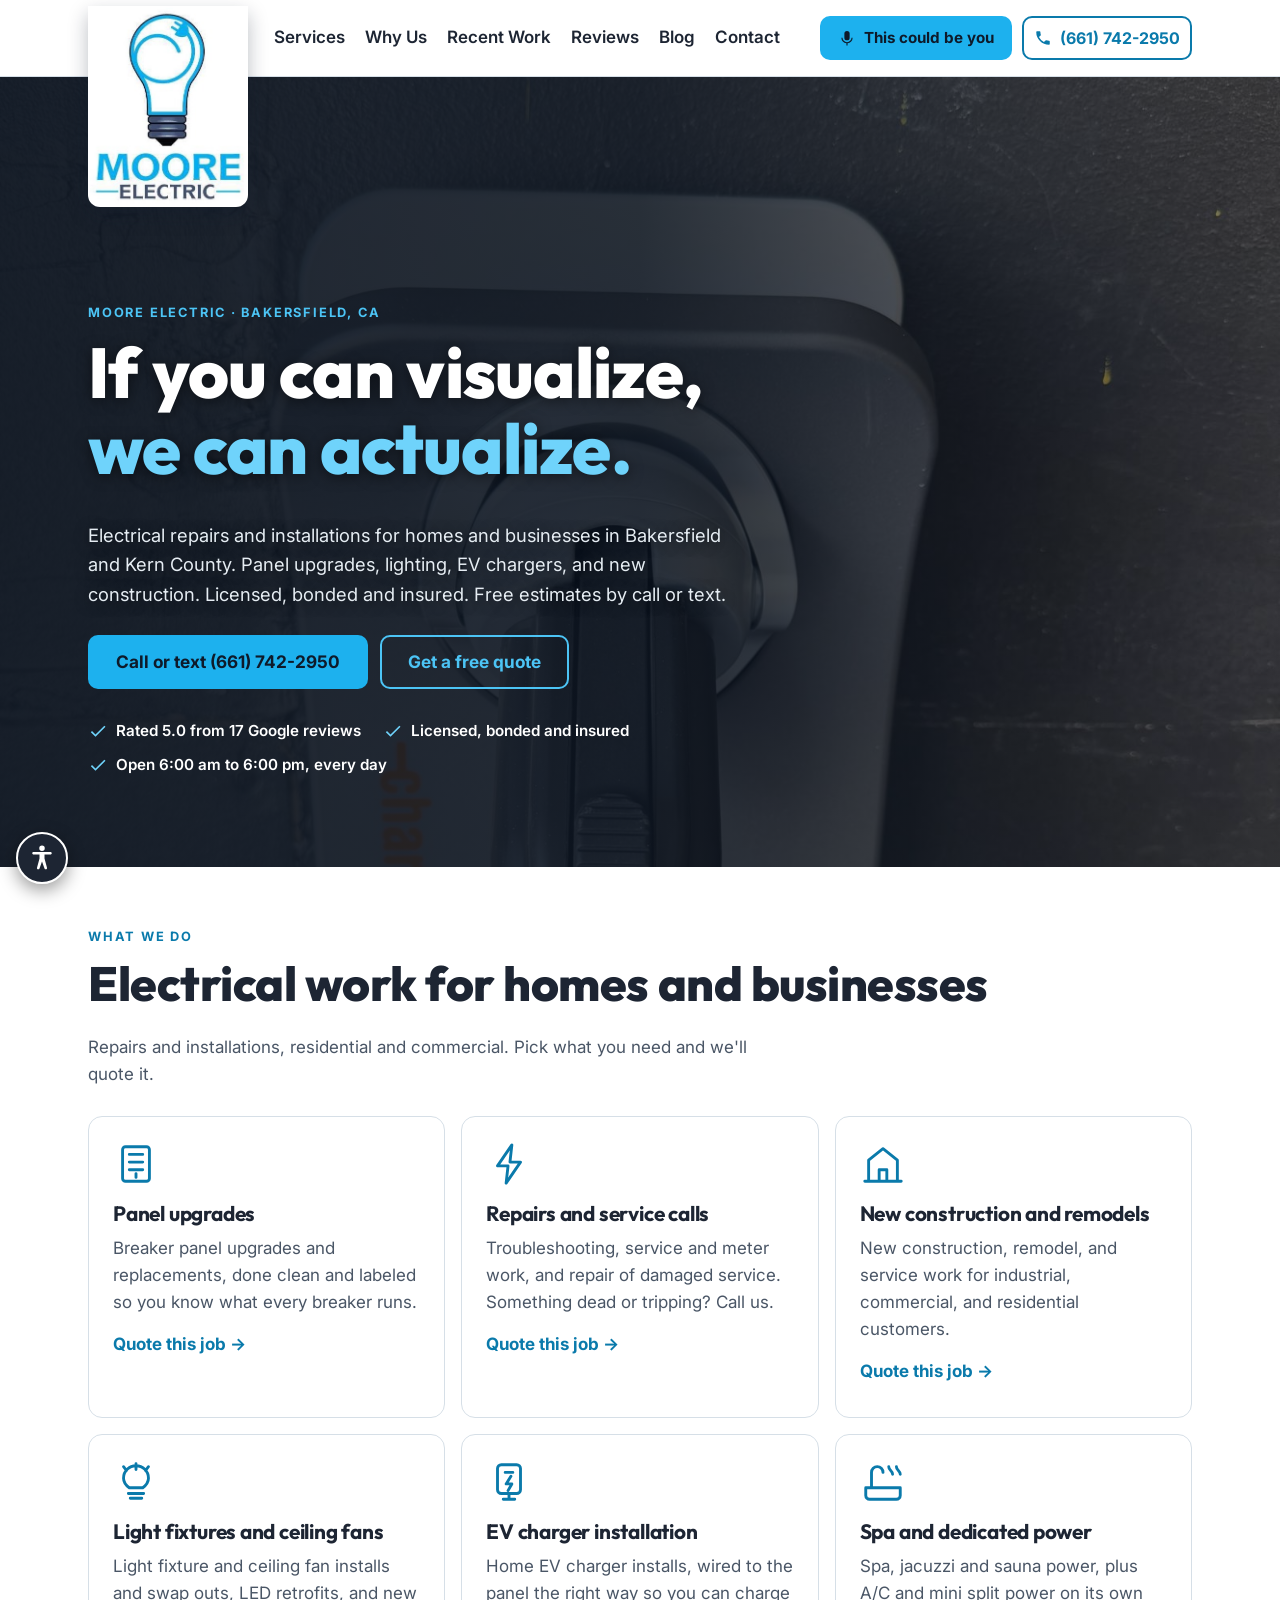
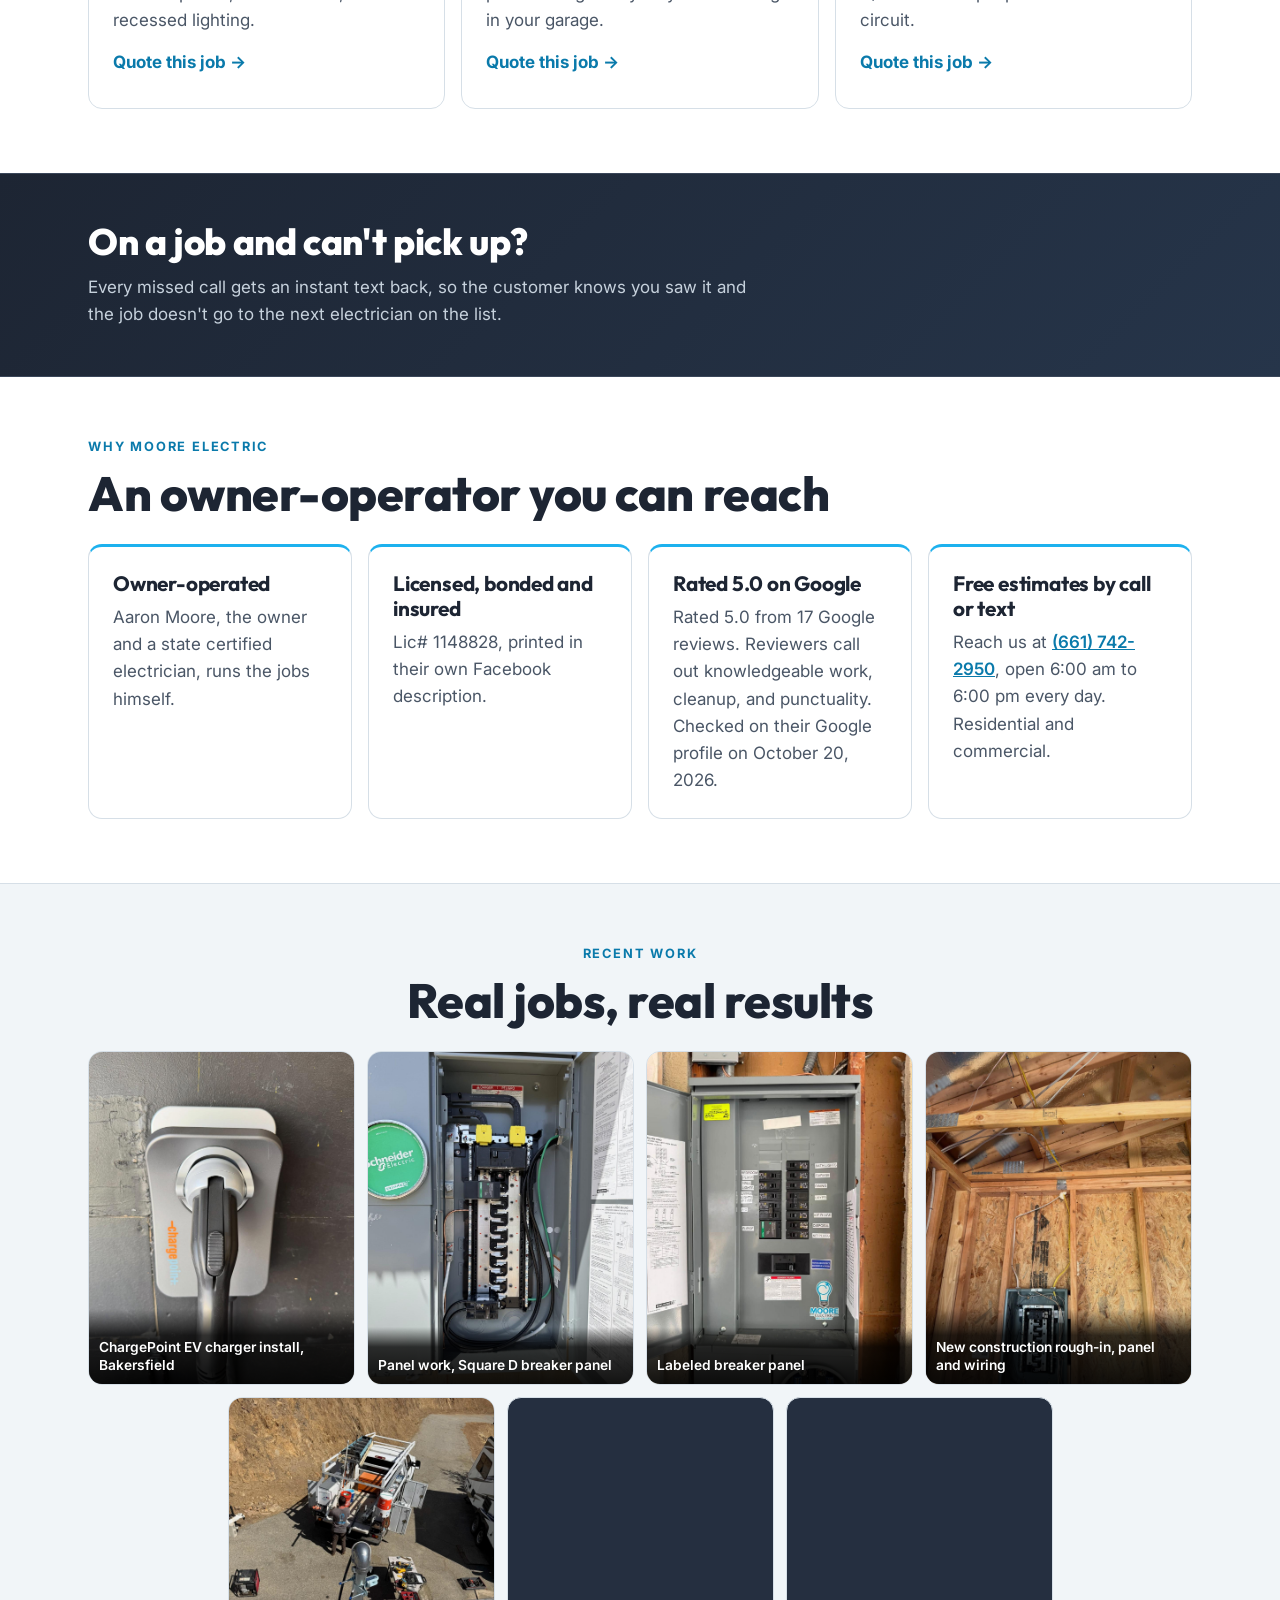
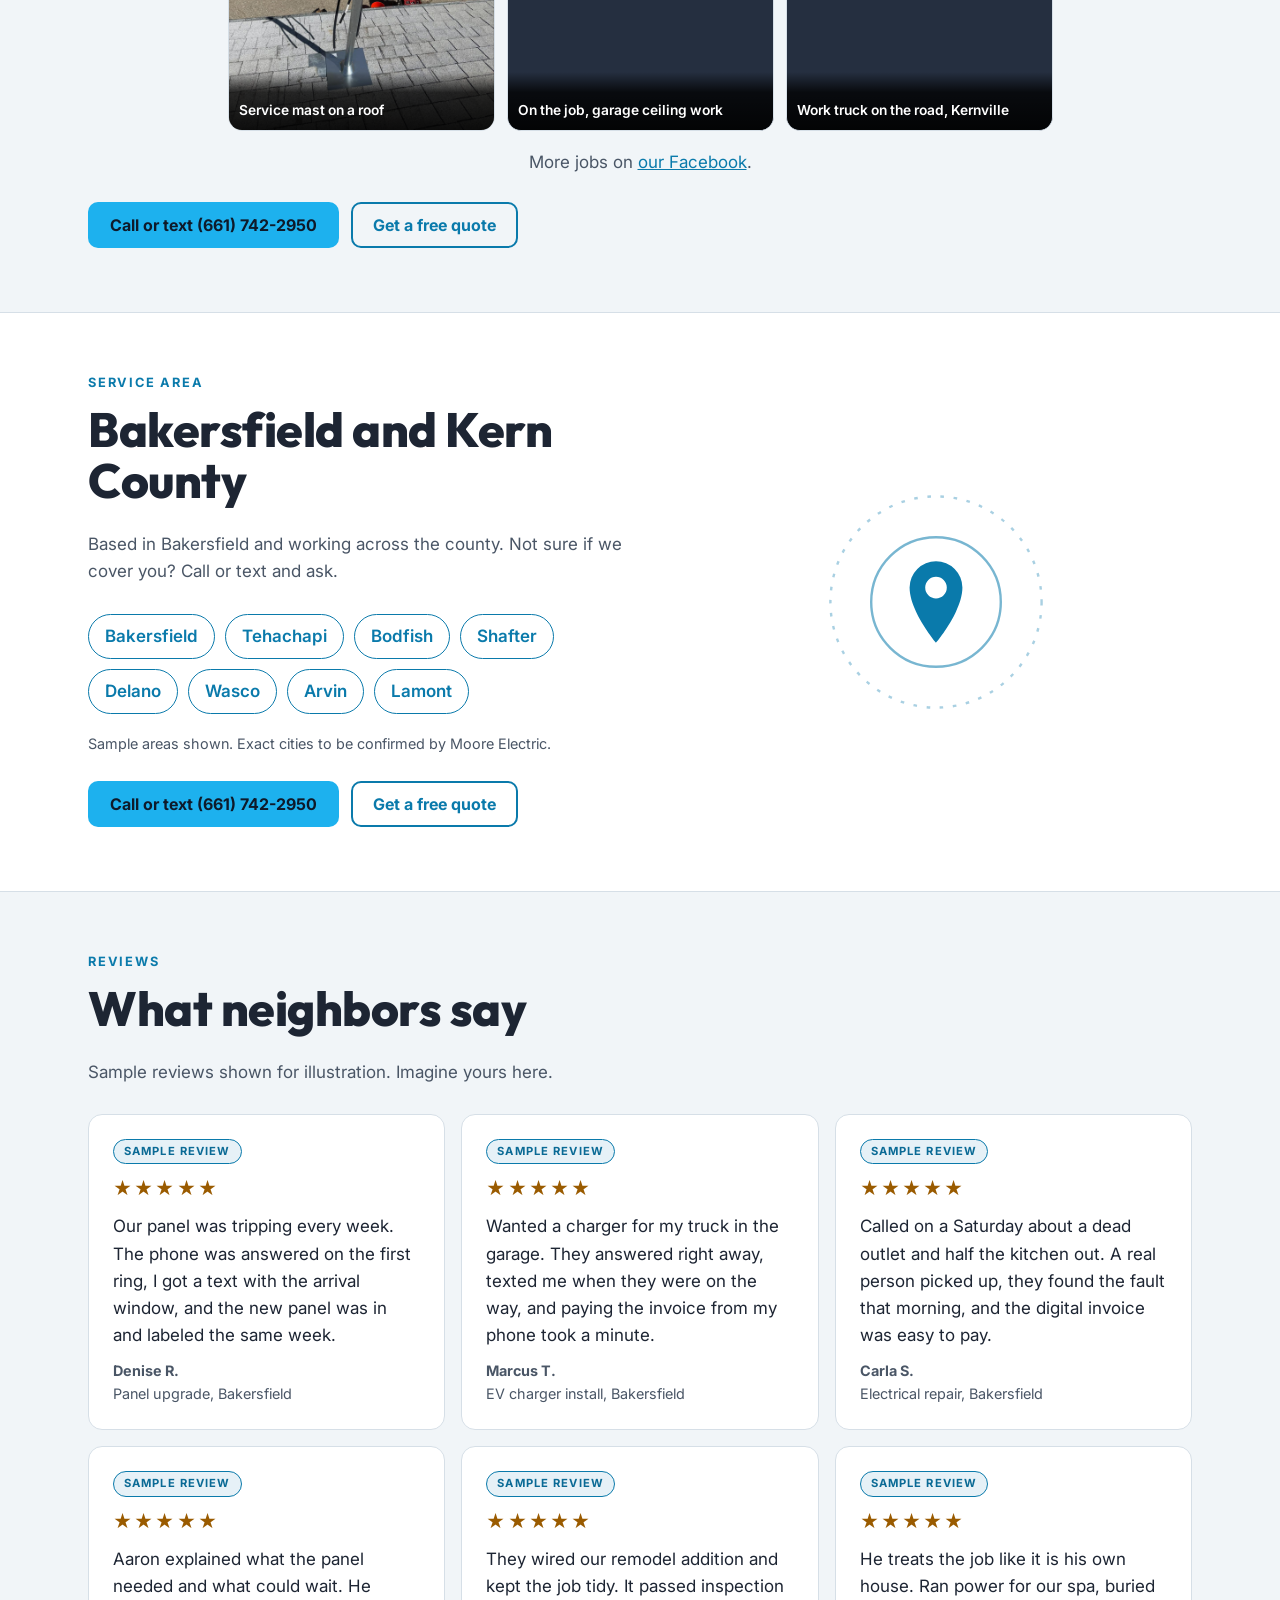
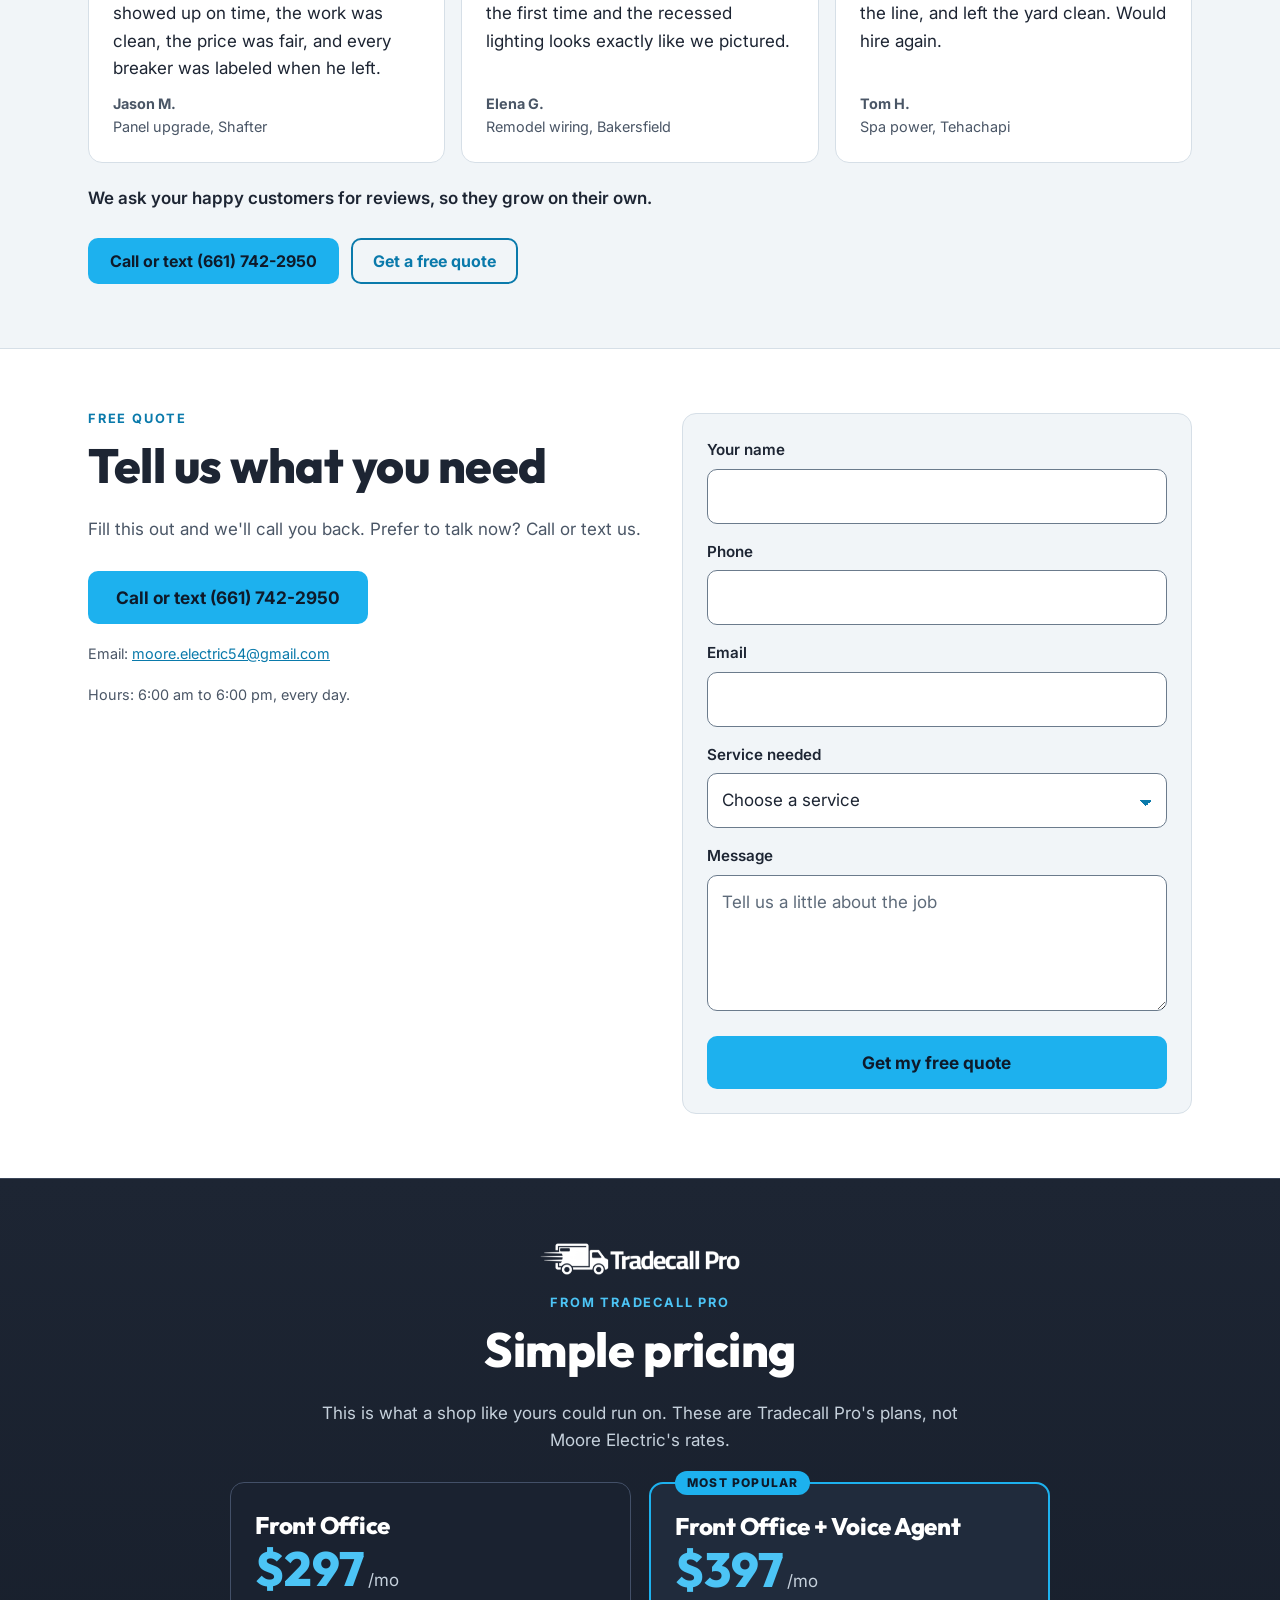
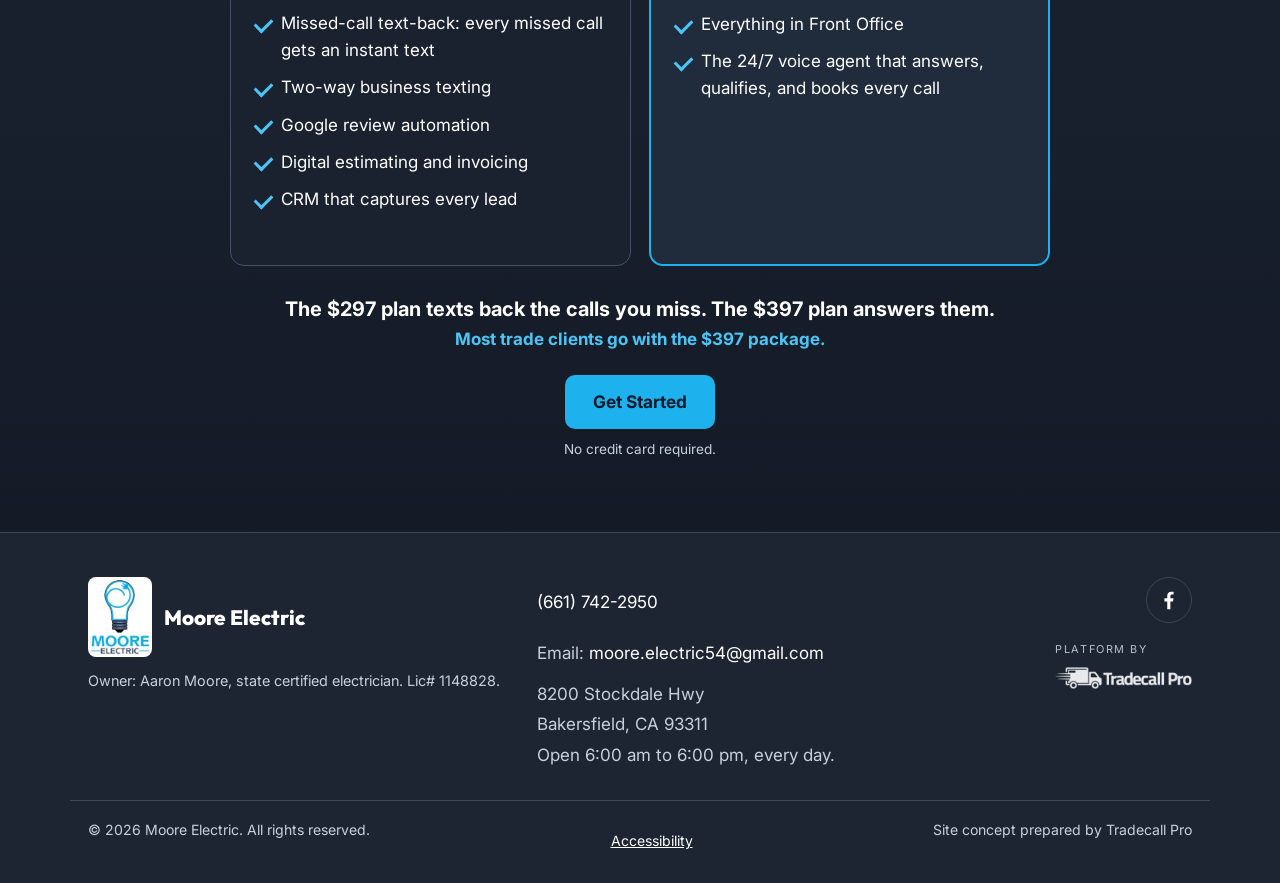
==== commit eccd1758: "Moore Electric: add 5 job photos to gallery, centered flex rows Co-Authored-By: Claude Sonnet 5.5 <n" ====
--- a/MooreElectric/index.html
+++ b/MooreElectric/index.html
@@ -14,7 +14,7 @@
 <link rel="preconnect" href="https://fonts.googleapis.com">
 <link rel="preconnect" href="https://fonts.gstatic.com" crossorigin>
 <link rel="stylesheet" href="https://fonts.googleapis.com/css2?family=Outfit:wght@600;700;800&family=Inter:wght@400;500;600;700&display=swap">
-<link rel="stylesheet" href="styles.css?v=3">
+<link rel="stylesheet" href="styles.css?v=4">
 </head>
 <body>
 <a class="skip" href="#main">Skip to main content</a>
@@ -139,6 +139,26 @@
       <li><a class="shot" href="https://www.facebook.com/Moore-Electric-1885187098373442/" target="_blank" rel="noopener">
         <img src="assets/gallery/photo-02-panel-square-d.jpg" alt="Open Schneider Electric Square D breaker panel with the wiring neatly run" loading="lazy" decoding="async">
         <span class="cap">Panel work, Square D breaker panel</span><span class="sr-only"> (opens Facebook in a new tab)</span>
+      </a></li>
+      <li><a class="shot" href="https://www.facebook.com/Moore-Electric-1885187098373442/" target="_blank" rel="noopener">
+        <img src="assets/gallery/photo-03-panel-labeled.jpg" alt="Open breaker panel with every circuit labeled and a Moore Electric sticker on the panel" loading="lazy" decoding="async">
+        <span class="cap">Labeled breaker panel</span><span class="sr-only"> (opens Facebook in a new tab)</span>
+      </a></li>
+      <li><a class="shot" href="https://www.facebook.com/Moore-Electric-1885187098373442/" target="_blank" rel="noopener">
+        <img src="assets/gallery/photo-04-rough-in-panel.jpg" alt="Breaker panel set in new wood framing with wiring run to it, before the walls are closed" loading="lazy" decoding="async">
+        <span class="cap">New construction rough-in, panel and wiring</span><span class="sr-only"> (opens Facebook in a new tab)</span>
+      </a></li>
+      <li><a class="shot" href="https://www.facebook.com/Moore-Electric-1885187098373442/" target="_blank" rel="noopener">
+        <img src="assets/gallery/photo-05-roof-service-mast.jpg" alt="Metal service mast mounted on a shingle roof with the work truck parked below" loading="lazy" decoding="async">
+        <span class="cap">Service mast on a roof</span><span class="sr-only"> (opens Facebook in a new tab)</span>
+      </a></li>
+      <li><a class="shot" href="https://www.facebook.com/Moore-Electric-1885187098373442/" target="_blank" rel="noopener">
+        <img src="assets/gallery/photo-06-garage-ceiling.jpg" alt="Electrician on a ladder working near the ceiling in a garage" loading="lazy" decoding="async">
+        <span class="cap">On the job, garage ceiling work</span><span class="sr-only"> (opens Facebook in a new tab)</span>
+      </a></li>
+      <li><a class="shot" href="https://www.facebook.com/Moore-Electric-1885187098373442/" target="_blank" rel="noopener">
+        <img src="assets/gallery/photo-07-work-truck-kernville.jpg" alt="White work truck with a ladder rack parked beside the Kernville sign" style="object-position:25% 50%" loading="lazy" decoding="async">
+        <span class="cap">Work truck on the road, Kernville</span><span class="sr-only"> (opens Facebook in a new tab)</span>
       </a></li>
     </ul>
     <p class="gallery-foot">More jobs on <a href="https://www.facebook.com/Moore-Electric-1885187098373442/" target="_blank" rel="noopener">our Facebook<span class="sr-only"> (opens in a new tab)</span></a>.</p>
--- a/MooreElectric/styles.css
+++ b/MooreElectric/styles.css
@@ -95,9 +95,10 @@
 .band h2{font-size:clamp(1.6rem,4.5vw,2.3rem);margin:0}
 .band p{margin:0;color:var(--m);max-width:40em}
 
-/* gallery: grid adapts to the photo count */
-.gallery{list-style:none;margin:0;padding:0;display:grid;grid-template-columns:repeat(2,minmax(0,1fr));gap:12px;max-width:560px;margin-inline:auto}
-.shot{position:relative;display:block;border-radius:var(--r);overflow:hidden;aspect-ratio:3/4;background:var(--dk2);border:1px solid var(--line)}
+/* gallery: centered rows, adapts to the photo count */
+.gallery{list-style:none;margin:0 auto;padding:0;display:flex;flex-wrap:wrap;justify-content:center;gap:12px}
+.gallery li{flex:0 0 calc(50% - 6px)}
+.shot{position:relative;display:block;border-radius:var(--r);overflow:hidden;aspect-ratio:4/5;background:var(--dk2);border:1px solid var(--line)}
 .shot img{width:100%;height:100%;object-fit:cover}
 .cap{position:absolute;left:0;right:0;bottom:0;padding:30px 10px 10px;background:linear-gradient(rgba(0,0,0,0),rgba(0,0,0,.78) 35%,rgba(0,0,0,.92));color:#fff;font-weight:600;font-size:.86rem;line-height:1.25}
 .gallery-foot{margin:18px 0 0;color:var(--m);text-align:center}
@@ -229,7 +230,7 @@
   body{padding-bottom:0}
   .mobile-bar{display:none!important}
   .a11y-fab{bottom:16px}
-  .gallery{max-width:640px}
+  .gallery li{flex-basis:calc(25% - 9px)}
   .call-num{display:inline}
   .grid.services,.grid.why{grid-template-columns:repeat(2,1fr)}
   .grid.reviews{grid-template-columns:repeat(2,1fr)}
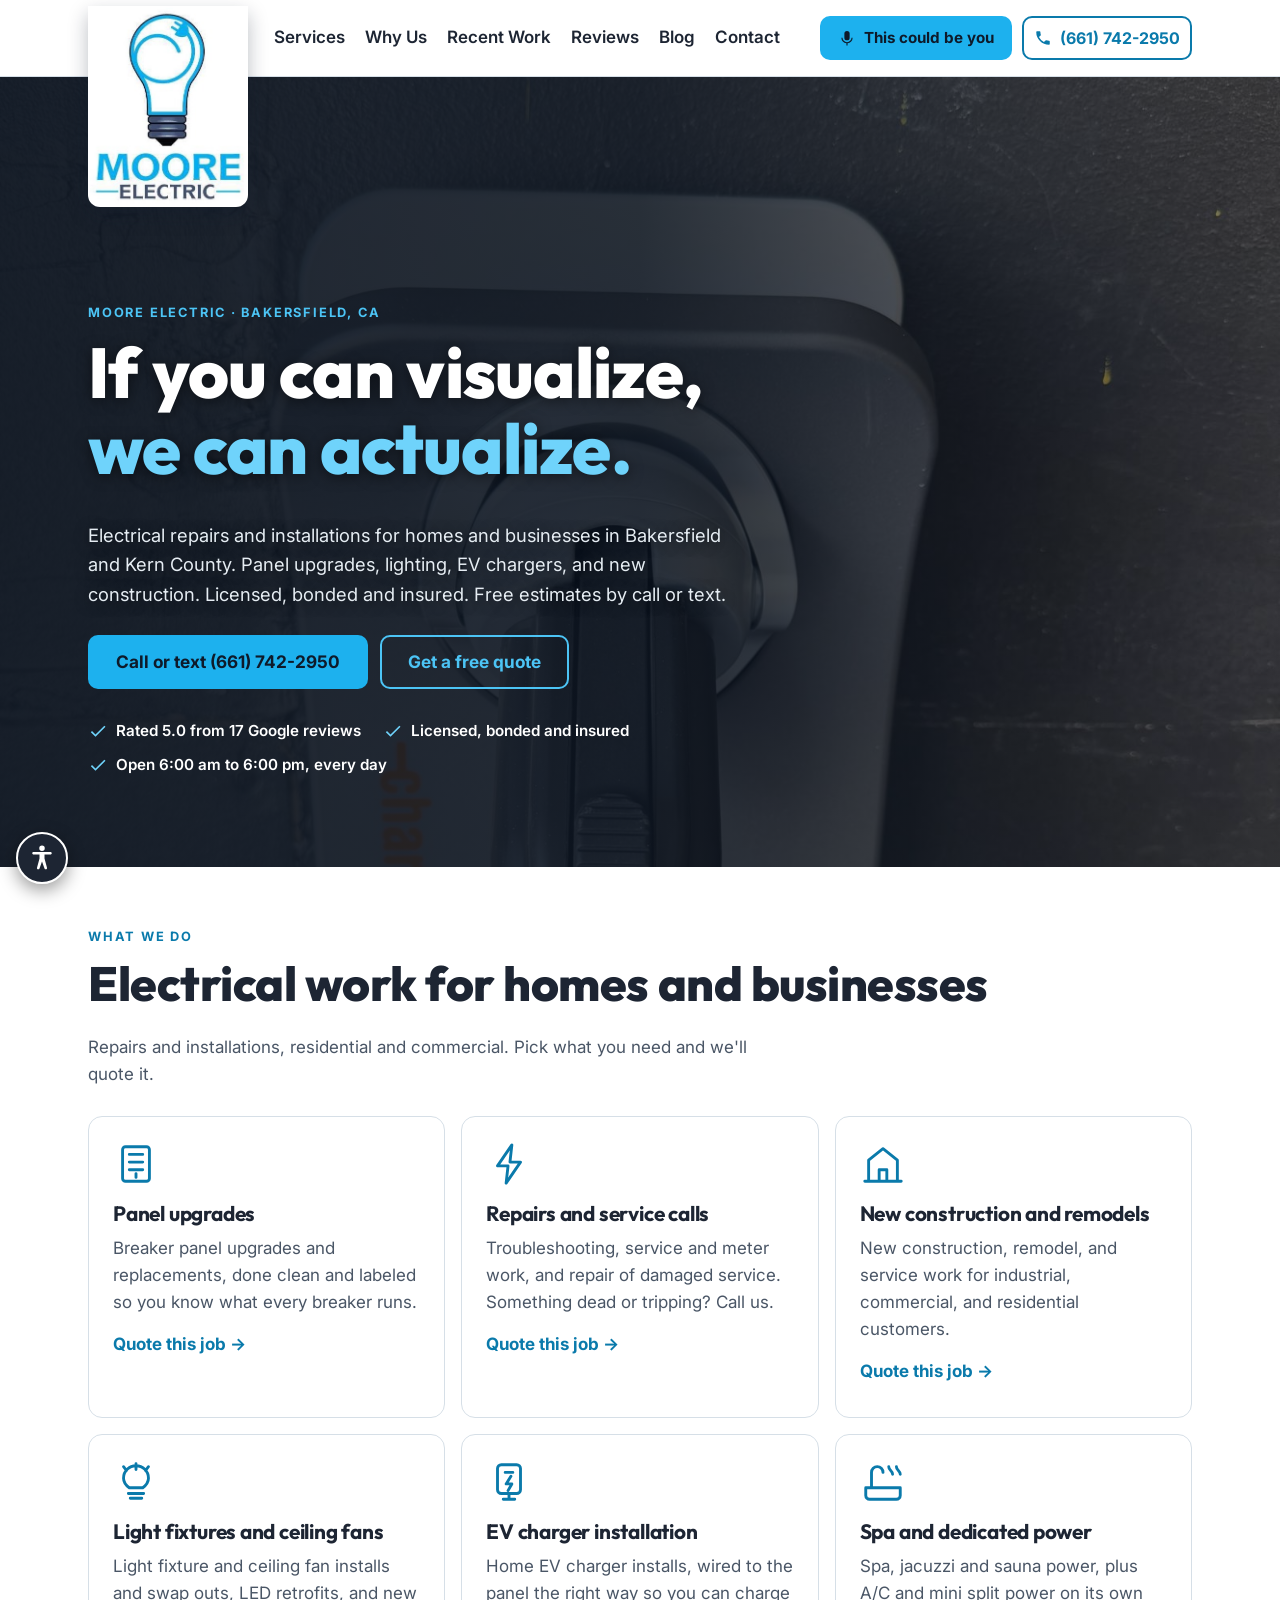
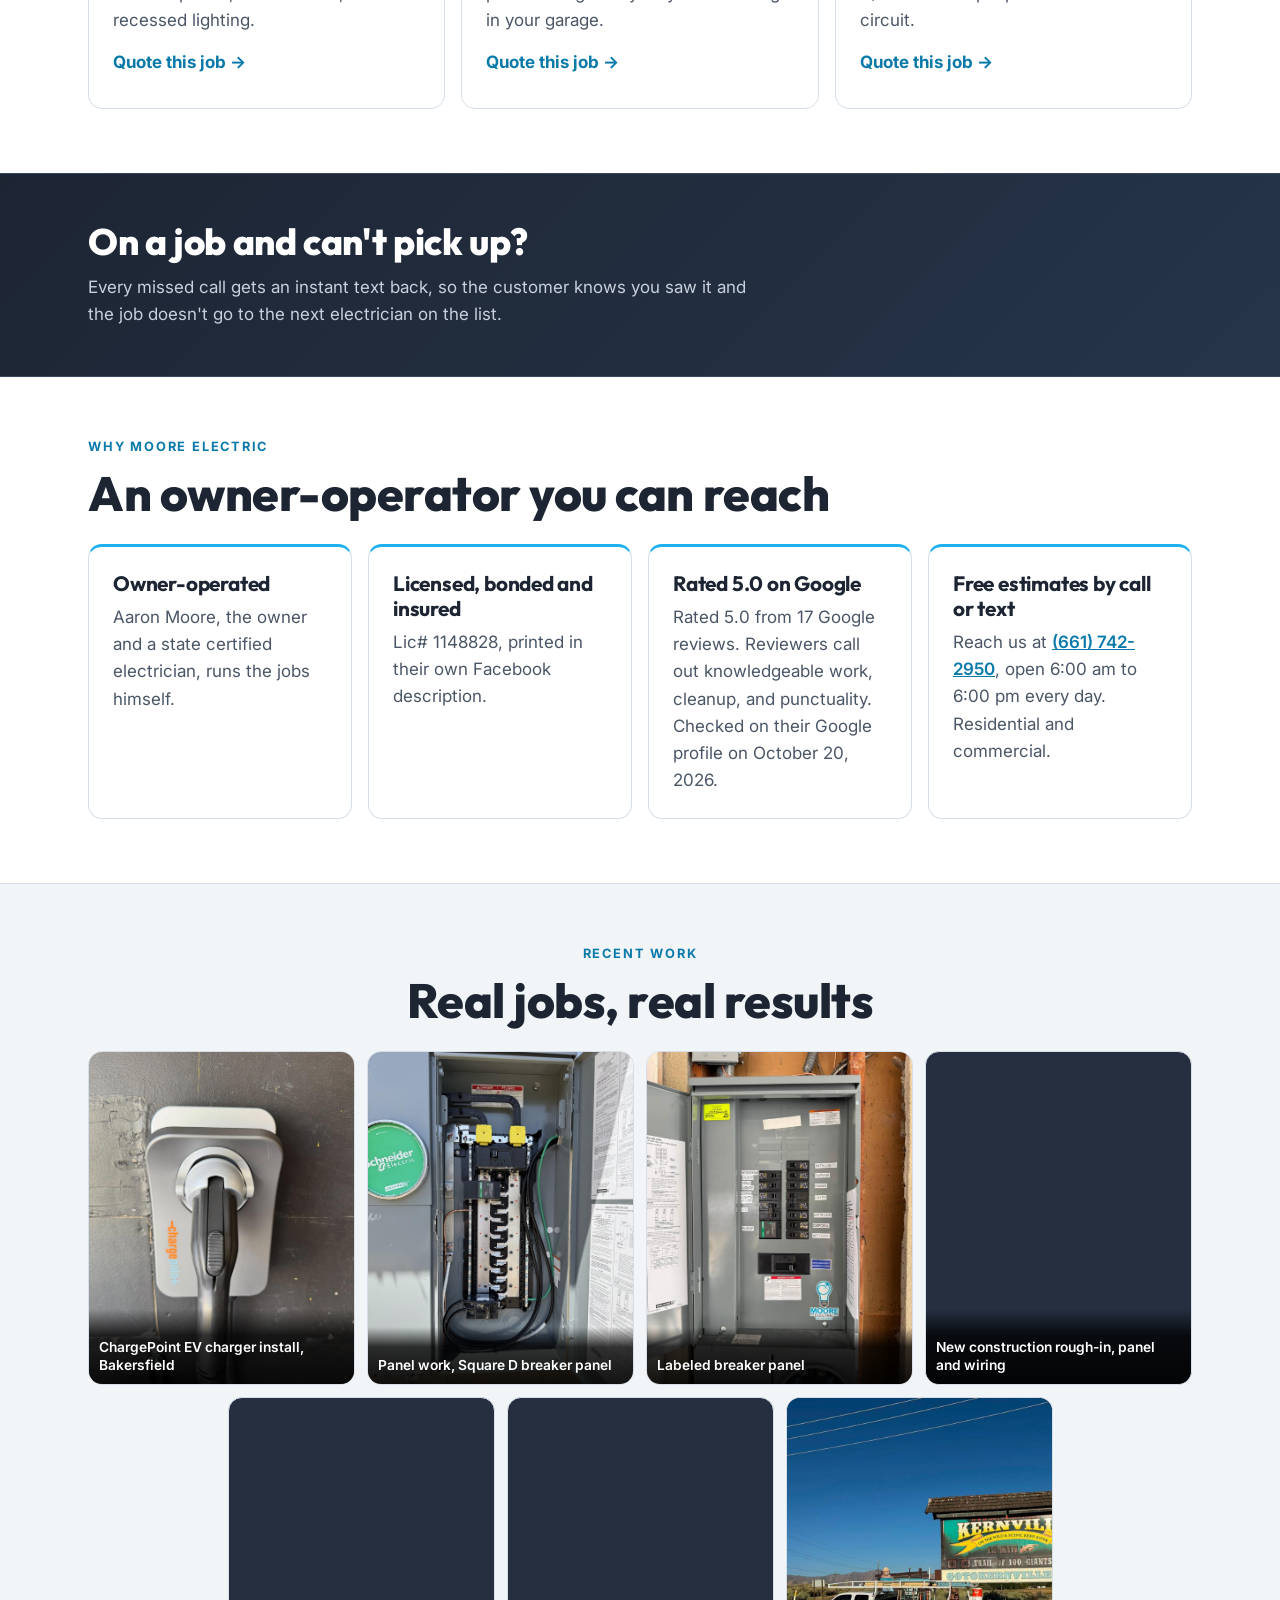
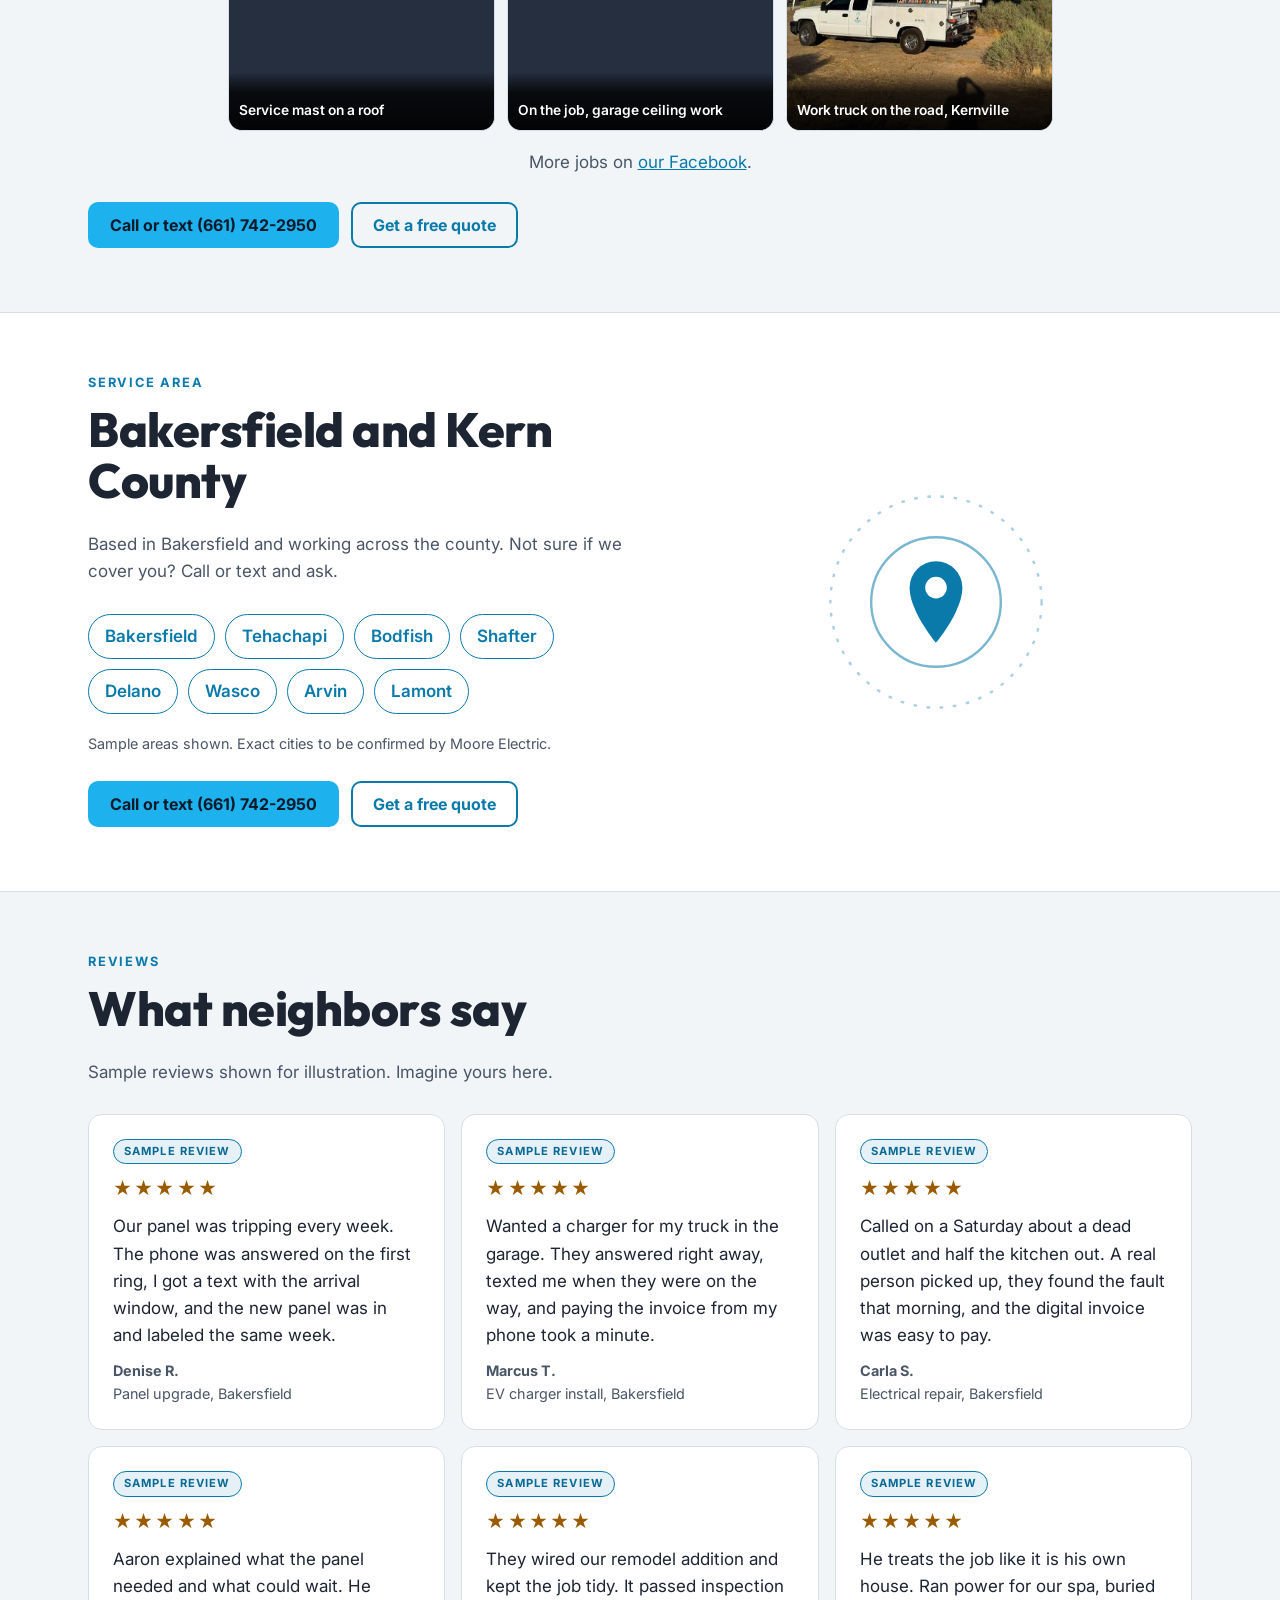
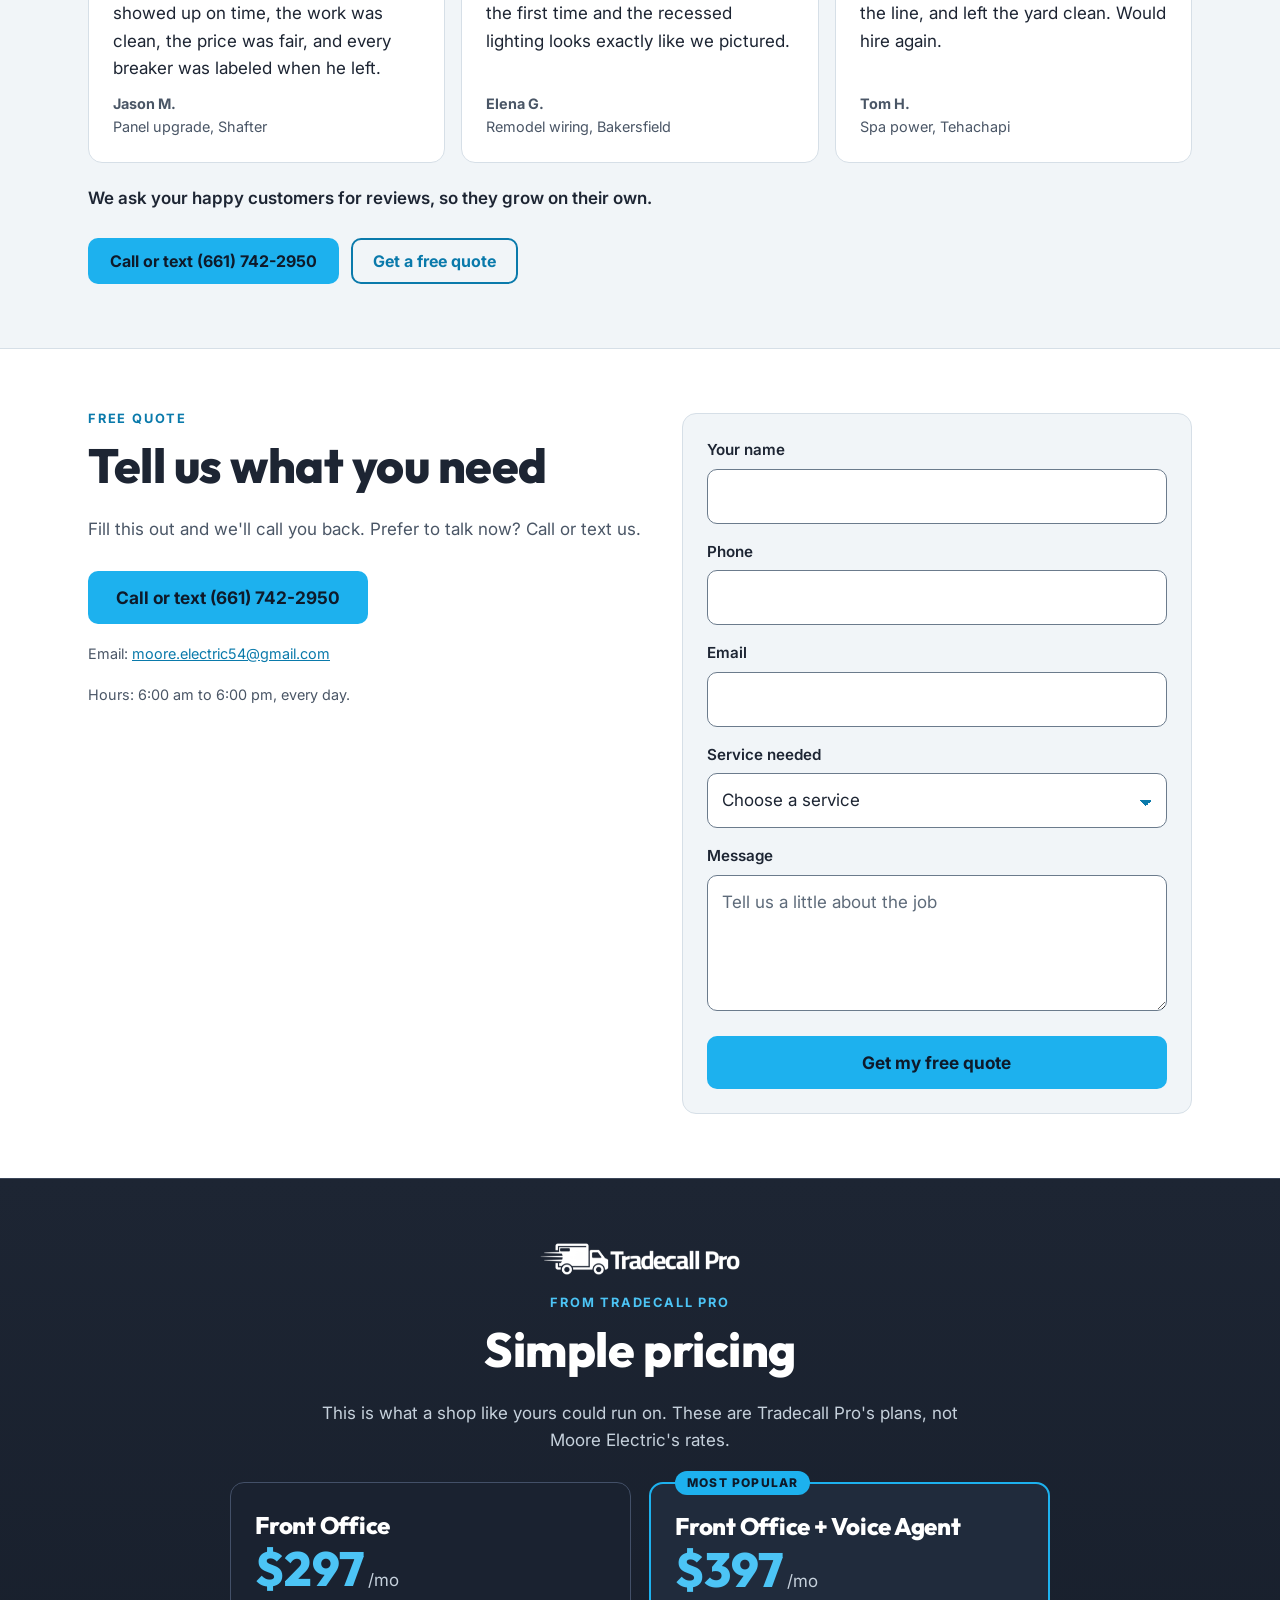
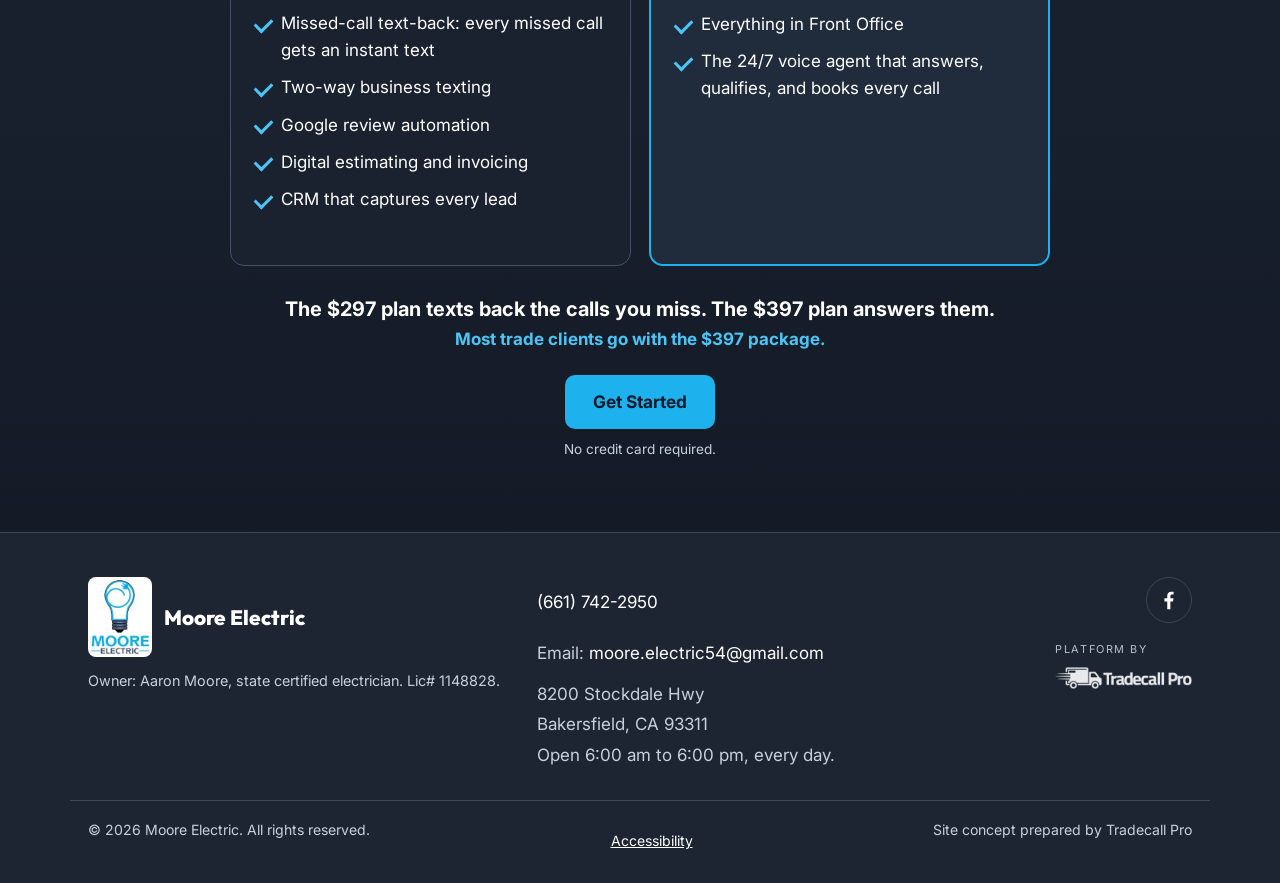
==== commit e1dab38e: "Add view-tracking beacon (Moore Electric live, Zico template inert) Co-Authored-By: Claude Sonnet 5." ====
--- a/MooreElectric/index.html
+++ b/MooreElectric/index.html
@@ -402,5 +402,6 @@
 
 <script src="script.js?v=1"></script>
 <script src="demo.js?v=1"></script>
+<script src="mockup-beacon.js" data-mockup-id="moore-electric" defer></script>
 </body>
 </html>
